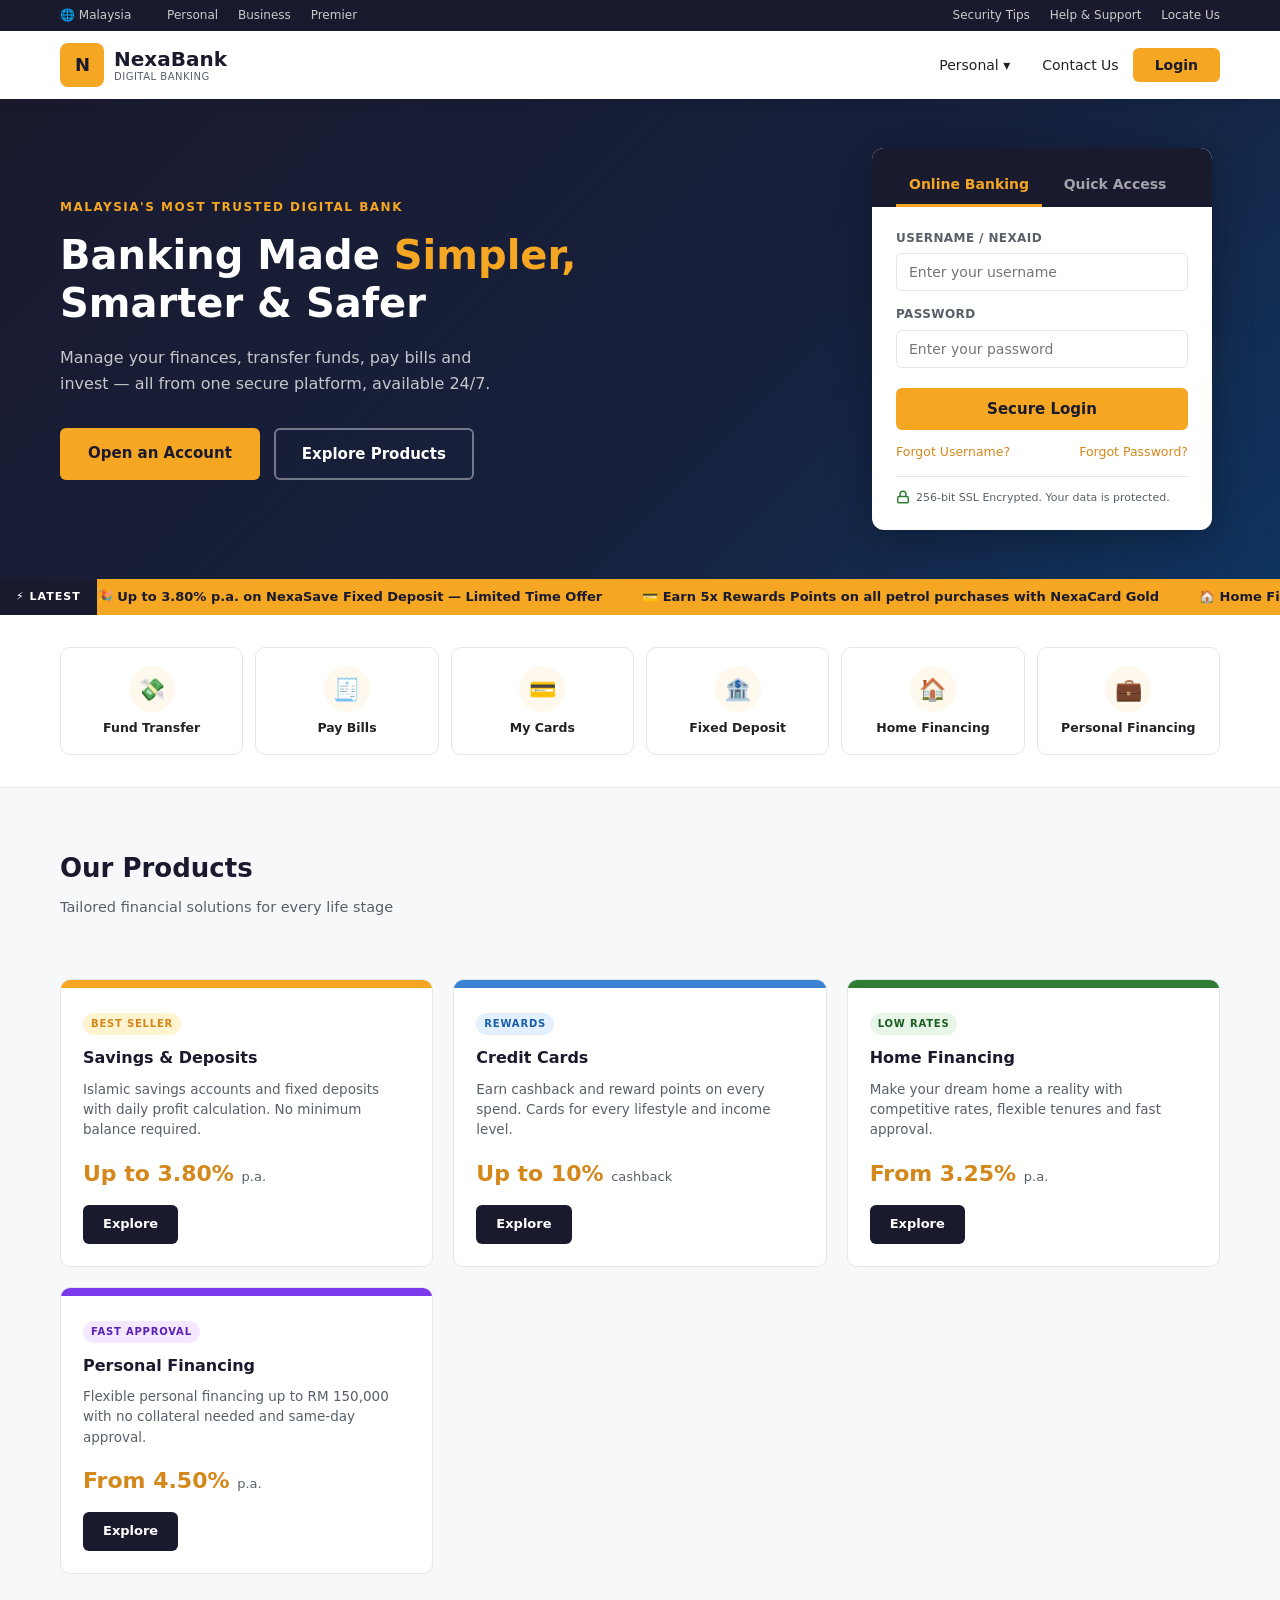
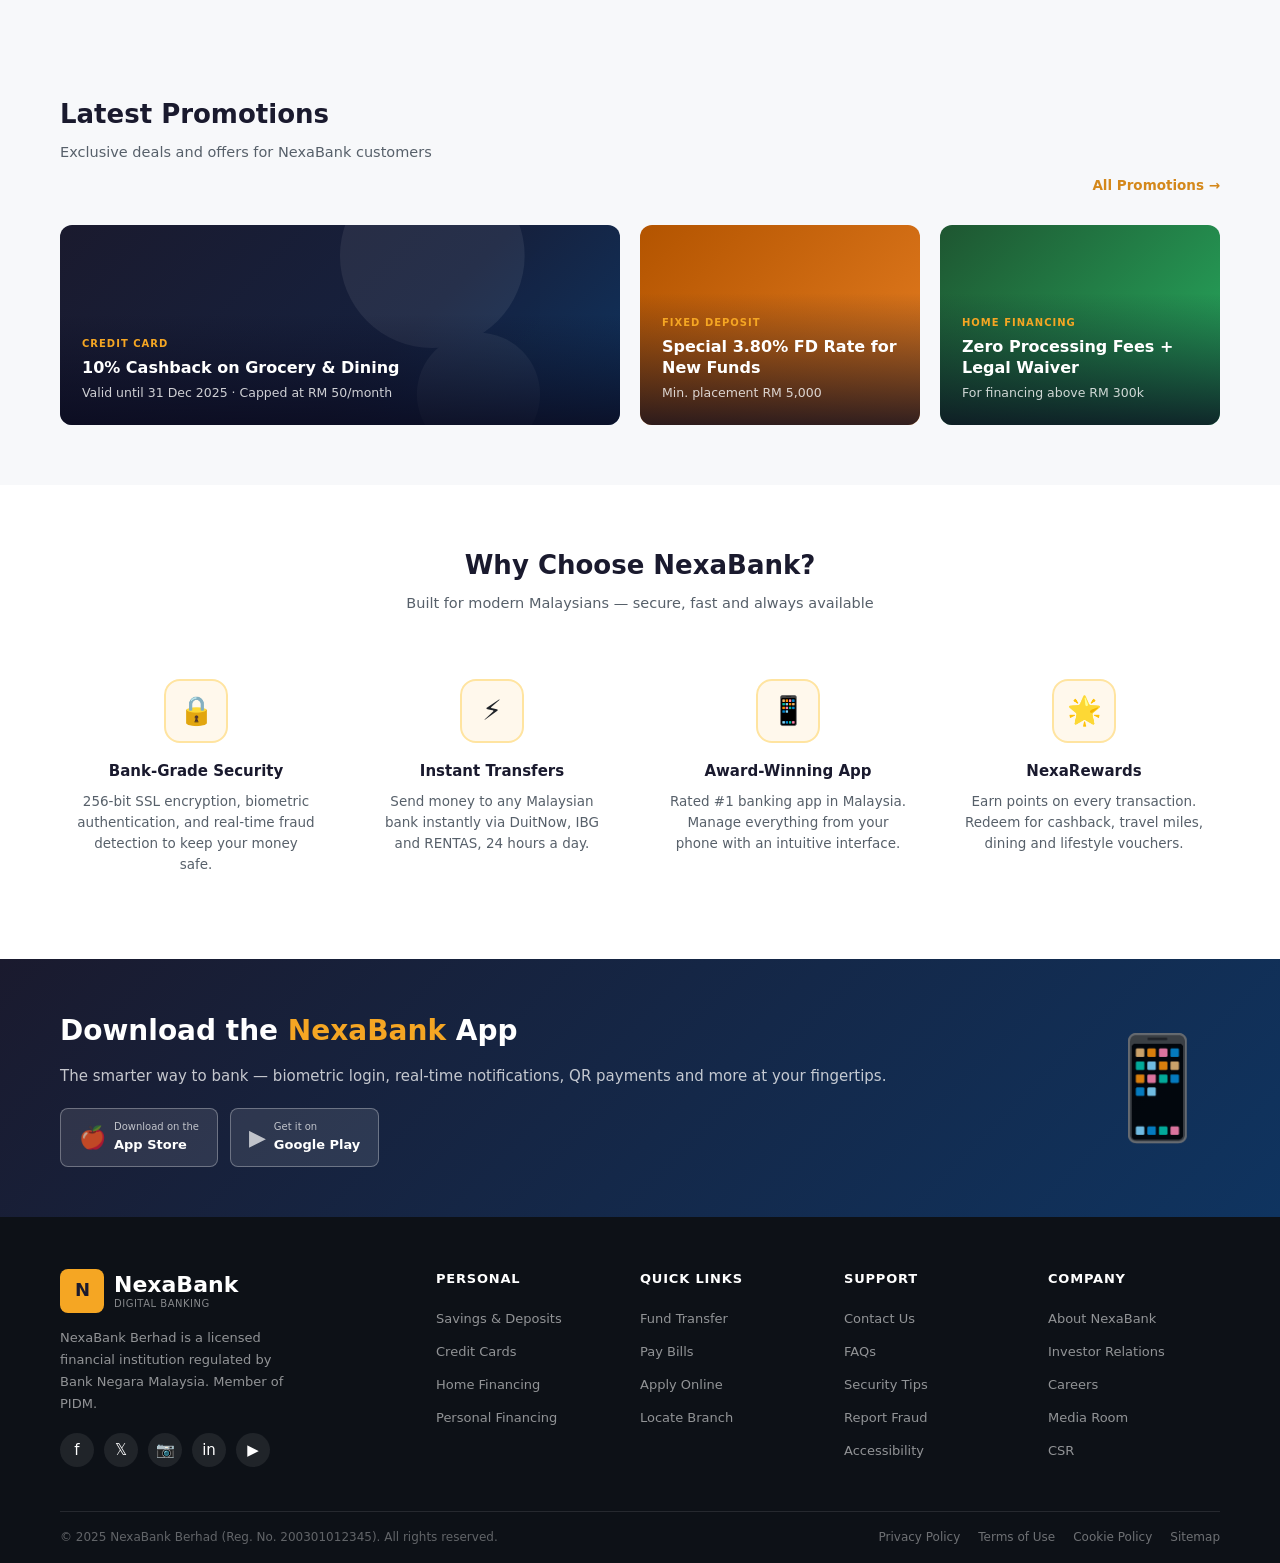
==== index.html @ 3e0a1f4b "Initial commit: NexaBank demo website with AEP Web SDK data layer" ====
<!DOCTYPE html>
<html lang="en">
<head>
  <meta charset="UTF-8" />
  <meta name="viewport" content="width=device-width, initial-scale=1.0" />
  <meta name="description" content="NexaBank – Your trusted digital banking partner. Secure online banking, savings, loans and more." />
  <!-- AEP Datalayer page metadata -->
  <meta name="page-data" content='{
    "pageName": "NexaBank | Home",
    "pageCategory": "Home",
    "pageSubCategory": "Homepage",
    "pageType": "homepage",
    "pageLanguage": "en"
  }' />
  <title>NexaBank | Home – Secure Digital Banking</title>
  <link rel="stylesheet" href="css/styles.css" />

  <!-- Adobe Experience Platform Web SDK (alloy.js) -->
  <!-- Replace YOUR_DATASTREAM_ID and YOUR_ORG_ID before going live -->
  <!--
  <script>
    !function(n,o){o.forEach(function(o){n[o]||((n.__alloyNS=n.__alloyNS||
    []).push(o),n[o]=function(){var u=arguments;return new Promise(function(i,l)
    {n[o].q.push([i,l,u])})},n[o].q=[])})}(window,["alloy"]);
  </script>
  <script src="https://cdn1.adoberesources.net/alloy/2.19.2/alloy.min.js" async></script>
  -->
</head>
<body>

<!-- ═══════════════════════════════════════════
     TOP BAR
════════════════════════════════════════════ -->
<div class="top-bar">
  <div class="container">
    <div class="top-bar-left">
      <span>🌐 Malaysia</span>
      <a href="#" data-nav-section="Top Bar" data-nav-level="utility">Personal</a>
      <a href="#" data-nav-section="Top Bar" data-nav-level="utility">Business</a>
      <a href="#" data-nav-section="Top Bar" data-nav-level="utility">Premier</a>
    </div>
    <div class="top-bar-right">
      <a href="#" data-nav-section="Top Bar" data-nav-level="utility">Security Tips</a>
      <a href="contact.html" data-nav-section="Top Bar" data-nav-level="utility">Help &amp; Support</a>
      <a href="#" data-nav-section="Top Bar" data-nav-level="utility">Locate Us</a>
    </div>
  </div>
</div>

<!-- ═══════════════════════════════════════════
     HEADER
════════════════════════════════════════════ -->
<header class="site-header">
  <div class="header-inner">

    <!-- Logo -->
    <a href="index.html" class="logo-wrap" aria-label="NexaBank Home">
      <div class="logo-icon">N</div>
      <div class="logo-text">
        <div class="logo-name">NexaBank</div>
        <div class="logo-tagline">Digital Banking</div>
      </div>
    </a>

    <!-- Main Navigation -->
    <nav class="main-nav" id="mainNav" role="navigation" aria-label="Main navigation">
      <div class="nav-item has-dropdown">
        <a href="#" class="nav-link" data-nav-section="Personal" data-nav-level="primary">Personal ▾</a>
        <ul class="dropdown-menu">
          <li><a href="savings-deposits.html" data-nav-section="Personal" data-nav-level="secondary">Savings &amp; Deposits</a></li>
          <li><a href="credit-cards.html" data-nav-section="Personal" data-nav-level="secondary">Credit Cards</a></li>
          <li><a href="home-financing.html" data-nav-section="Personal" data-nav-level="secondary">Home Financing</a></li>
          <li><a href="personal-financing.html" data-nav-section="Personal" data-nav-level="secondary">Personal Financing</a></li>
        </ul>
      </div>
      <div class="nav-item">
        <a href="contact.html" class="nav-link" data-nav-section="Contact" data-nav-level="primary">Contact Us</a>
      </div>
    </nav>

    <!-- Header Right -->
    <div class="header-actions">
      <button class="mobile-menu-toggle" id="mobileMenuToggle" aria-label="Toggle menu" aria-expanded="false">☰</button>
      <button class="btn-header-login"
        data-cta-name="header-login"
        data-cta-location="Header"
        data-product-category="Online Banking"
        onclick="document.getElementById('username')?.focus()">
        Login
      </button>
    </div>

  </div>
</header>

<!-- ═══════════════════════════════════════════
     HERO + LOGIN CARD
════════════════════════════════════════════ -->
<section class="hero">
  <div class="hero-grid">
    <div class="hero-content">
      <div class="hero-eyebrow">Malaysia's Most Trusted Digital Bank</div>
      <h1 class="hero-title">
        Banking Made <span>Simpler,</span><br>
        Smarter &amp; Safer
      </h1>
      <p class="hero-desc">
        Manage your finances, transfer funds, pay bills and invest — all from one secure platform, available 24/7.
      </p>
      <div class="hero-actions">
        <a href="#"
          class="btn-primary"
          data-cta-name="hero-open-account"
          data-cta-location="Hero Banner"
          data-product-category="Current Account">
          Open an Account
        </a>
        <a href="#"
          class="btn-outline"
          data-cta-name="hero-explore-products"
          data-cta-location="Hero Banner">
          Explore Products
        </a>
      </div>
    </div>

    <!-- Login Card -->
    <div class="hero-login-wrap">
      <div class="login-card">
        <div class="login-card-header">
          <div class="login-tabs">
            <button class="tab-btn active" data-tab="tab-login">Online Banking</button>
            <button class="tab-btn" data-tab="tab-quickpay">Quick Access</button>
          </div>
        </div>
        <div class="login-card-body">

          <!-- Online Banking Tab -->
          <div class="tab-pane active" id="tab-login">
            <form id="loginForm" novalidate>
              <div class="form-group">
                <label for="username">Username / NexaID</label>
                <input type="text" id="username" name="username" placeholder="Enter your username" autocomplete="username" />
              </div>
              <div class="form-group">
                <label for="password">Password</label>
                <input type="password" id="password" name="password" placeholder="Enter your password" autocomplete="current-password" />
              </div>
              <button type="submit" class="btn-login">Secure Login</button>
              <div class="form-links">
                <a href="#">Forgot Username?</a>
                <a href="#">Forgot Password?</a>
              </div>
            </form>
            <div class="secure-badge">
              <svg width="14" height="14" viewBox="0 0 24 24" fill="none" stroke="#2e7d32" stroke-width="2.5" stroke-linecap="round" stroke-linejoin="round"><rect x="3" y="11" width="18" height="11" rx="2" ry="2"/><path d="M7 11V7a5 5 0 0 1 10 0v4"/></svg>
              256-bit SSL Encrypted. Your data is protected.
            </div>
          </div>

          <!-- Quick Access Tab -->
          <div class="tab-pane" id="tab-quickpay">
            <div class="form-group">
              <label for="mobileNum">Mobile Number</label>
              <input type="tel" id="mobileNum" name="mobileNum" placeholder="+60 1X-XXX XXXX" />
            </div>
            <div class="form-group">
              <label for="transferType">Service</label>
              <select id="transferType" name="transferType">
                <option value="">Select a service</option>
                <option value="balance">Balance Enquiry</option>
                <option value="transfer">Fund Transfer</option>
                <option value="billpay">Bill Payment</option>
                <option value="reload">Reload</option>
              </select>
            </div>
            <button class="btn-login"
              data-cta-name="quick-access-proceed"
              data-cta-location="Login Card – Quick Access">
              Proceed
            </button>
          </div>

        </div>
      </div>
    </div>
  </div>
</section>

<!-- ═══════════════════════════════════════════
     PROMO TICKER
════════════════════════════════════════════ -->
<div class="promo-ticker">
  <div class="ticker-inner">
    <div class="ticker-label">⚡ Latest</div>
    <div class="ticker-track">
      <div class="ticker-text">
        <span>🎉 Up to 3.80% p.a. on NexaSave Fixed Deposit — Limited Time Offer</span>
        <span>💳 Earn 5x Rewards Points on all petrol purchases with NexaCard Gold</span>
        <span>🏠 Home Financing from 3.25% p.a. — Apply Online in 10 Minutes</span>
        <span>📱 New NexaBank App — Real-time alerts, biometric login &amp; more</span>
        <span>🌍 Zero SWIFT fees on international transfers this November</span>
        <!-- Duplicate for seamless loop -->
        <span>🎉 Up to 3.80% p.a. on NexaSave Fixed Deposit — Limited Time Offer</span>
        <span>💳 Earn 5x Rewards Points on all petrol purchases with NexaCard Gold</span>
        <span>🏠 Home Financing from 3.25% p.a. — Apply Online in 10 Minutes</span>
        <span>📱 New NexaBank App — Real-time alerts, biometric login &amp; more</span>
        <span>🌍 Zero SWIFT fees on international transfers this November</span>
      </div>
    </div>
  </div>
</div>

<!-- ═══════════════════════════════════════════
     QUICK LINKS
════════════════════════════════════════════ -->
<section class="quick-links">
  <div class="container">
    <div class="quick-links-grid">
      <a href="#" class="quick-link-item" data-cta-name="ql-transfer" data-cta-location="Quick Links" data-product-category="Transfers">
        <div class="ql-icon">💸</div>
        <div class="ql-label">Fund Transfer</div>
      </a>
      <a href="#" class="quick-link-item" data-cta-name="ql-billpay" data-cta-location="Quick Links" data-product-category="Bill Payment">
        <div class="ql-icon">🧾</div>
        <div class="ql-label">Pay Bills</div>
      </a>
      <a href="credit-cards.html" class="quick-link-item" data-cta-name="ql-cards" data-cta-location="Quick Links" data-product-category="Credit Cards">
        <div class="ql-icon">💳</div>
        <div class="ql-label">My Cards</div>
      </a>
      <a href="savings-deposits.html" class="quick-link-item" data-cta-name="ql-fixeddep" data-cta-location="Quick Links" data-product-category="Fixed Deposit">
        <div class="ql-icon">🏦</div>
        <div class="ql-label">Fixed Deposit</div>
      </a>
      <a href="home-financing.html" class="quick-link-item" data-cta-name="ql-homefin" data-cta-location="Quick Links" data-product-category="Home Financing">
        <div class="ql-icon">🏠</div>
        <div class="ql-label">Home Financing</div>
      </a>
      <a href="personal-financing.html" class="quick-link-item" data-cta-name="ql-personalfin" data-cta-location="Quick Links" data-product-category="Personal Financing">
        <div class="ql-icon">💼</div>
        <div class="ql-label">Personal Financing</div>
      </a>
    </div>
  </div>
</section>

<!-- ═══════════════════════════════════════════
     FEATURED PRODUCTS
════════════════════════════════════════════ -->
<section class="products-section">
  <div class="container">
    <div class="section-header">
      <div>
        <h2 class="section-title">Our Products</h2>
        <p class="section-sub">Tailored financial solutions for every life stage</p>
      </div>
    </div>
    <div class="products-grid">
      <div class="product-card">
        <div class="product-card-header"></div>
        <div class="product-card-body">
          <span class="product-badge">Best Seller</span>
          <h3 class="product-card-title">Savings &amp; Deposits</h3>
          <p class="product-card-desc">Islamic savings accounts and fixed deposits with daily profit calculation. No minimum balance required.</p>
          <div class="product-card-rate">Up to 3.80% <span>p.a.</span></div>
          <a href="savings-deposits.html"
            class="btn-card"
            data-cta-name="explore-savings"
            data-cta-location="Products Grid"
            data-product-category="Savings">
            Explore
          </a>
        </div>
      </div>
      <div class="product-card">
        <div class="product-card-header" style="background:#3b82d4;"></div>
        <div class="product-card-body">
          <span class="product-badge" style="background:#e3f0ff;color:#1a5ea8;">Rewards</span>
          <h3 class="product-card-title">Credit Cards</h3>
          <p class="product-card-desc">Earn cashback and reward points on every spend. Cards for every lifestyle and income level.</p>
          <div class="product-card-rate">Up to 10% <span>cashback</span></div>
          <a href="credit-cards.html"
            class="btn-card"
            data-cta-name="explore-cards"
            data-cta-location="Products Grid"
            data-product-category="Credit Cards">
            Explore
          </a>
        </div>
      </div>
      <div class="product-card">
        <div class="product-card-header" style="background:#2e7d32;"></div>
        <div class="product-card-body">
          <span class="product-badge" style="background:#e8f5e9;color:#1b5e20;">Low Rates</span>
          <h3 class="product-card-title">Home Financing</h3>
          <p class="product-card-desc">Make your dream home a reality with competitive rates, flexible tenures and fast approval.</p>
          <div class="product-card-rate">From 3.25% <span>p.a.</span></div>
          <a href="home-financing.html"
            class="btn-card"
            data-cta-name="explore-home-financing"
            data-cta-location="Products Grid"
            data-product-category="Home Financing">
            Explore
          </a>
        </div>
      </div>
      <div class="product-card">
        <div class="product-card-header" style="background:#7c3aed;"></div>
        <div class="product-card-body">
          <span class="product-badge" style="background:#f3e8ff;color:#5b21b6;">Fast Approval</span>
          <h3 class="product-card-title">Personal Financing</h3>
          <p class="product-card-desc">Flexible personal financing up to RM 150,000 with no collateral needed and same-day approval.</p>
          <div class="product-card-rate">From 4.50% <span>p.a.</span></div>
          <a href="personal-financing.html"
            class="btn-card"
            data-cta-name="explore-personal-financing"
            data-cta-location="Products Grid"
            data-product-category="Personal Financing">
            Explore
          </a>
        </div>
      </div>
    </div>
  </div>
</section>

<!-- ═══════════════════════════════════════════
     PROMOTIONS
════════════════════════════════════════════ -->
<section class="promo-section">
  <div class="container">
    <div class="section-header">
      <div>
        <h2 class="section-title">Latest Promotions</h2>
        <p class="section-sub">Exclusive deals and offers for NexaBank customers</p>
      </div>
      <a href="#" class="view-all" data-cta-name="view-all-promotions" data-cta-location="Promotions Section">All Promotions →</a>
    </div>
    <div class="promo-grid">
      <div class="promo-card promo-card-1"
        data-cta-name="promo-cashback"
        data-cta-location="Promotions Grid">
        <div class="promo-card-bg"></div>
        <!-- SVG decorative lines -->
        <svg style="position:absolute;inset:0;width:100%;height:100%;opacity:.07" viewBox="0 0 400 260" xmlns="http://www.w3.org/2000/svg">
          <circle cx="320" cy="40" r="120" fill="white"/>
          <circle cx="380" cy="220" r="80" fill="white"/>
        </svg>
        <div class="promo-card-content">
          <div class="promo-card-tag">Credit Card</div>
          <div class="promo-card-title">10% Cashback on Grocery &amp; Dining</div>
          <div class="promo-card-desc">Valid until 31 Dec 2025 · Capped at RM 50/month</div>
        </div>
      </div>
      <div class="promo-card promo-card-2"
        data-cta-name="promo-fd-rate"
        data-cta-location="Promotions Grid">
        <div class="promo-card-bg"></div>
        <div class="promo-card-content">
          <div class="promo-card-tag">Fixed Deposit</div>
          <div class="promo-card-title">Special 3.80% FD Rate for New Funds</div>
          <div class="promo-card-desc">Min. placement RM 5,000</div>
        </div>
      </div>
      <div class="promo-card promo-card-3"
        data-cta-name="promo-home-loan"
        data-cta-location="Promotions Grid">
        <div class="promo-card-bg"></div>
        <div class="promo-card-content">
          <div class="promo-card-tag">Home Financing</div>
          <div class="promo-card-title">Zero Processing Fees + Legal Waiver</div>
          <div class="promo-card-desc">For financing above RM 300k</div>
        </div>
      </div>
    </div>
  </div>
</section>

<!-- ═══════════════════════════════════════════
     WHY NEXABANK – FEATURES
════════════════════════════════════════════ -->
<section class="features-section">
  <div class="container">
    <div style="text-align:center; margin-bottom:40px;">
      <h2 class="section-title">Why Choose NexaBank?</h2>
      <p class="section-sub">Built for modern Malaysians — secure, fast and always available</p>
    </div>
    <div class="features-grid">
      <div class="feature-item">
        <div class="feature-icon">🔒</div>
        <div class="feature-title">Bank-Grade Security</div>
        <div class="feature-desc">256-bit SSL encryption, biometric authentication, and real-time fraud detection to keep your money safe.</div>
      </div>
      <div class="feature-item">
        <div class="feature-icon">⚡</div>
        <div class="feature-title">Instant Transfers</div>
        <div class="feature-desc">Send money to any Malaysian bank instantly via DuitNow, IBG and RENTAS, 24 hours a day.</div>
      </div>
      <div class="feature-item">
        <div class="feature-icon">📱</div>
        <div class="feature-title">Award-Winning App</div>
        <div class="feature-desc">Rated #1 banking app in Malaysia. Manage everything from your phone with an intuitive interface.</div>
      </div>
      <div class="feature-item">
        <div class="feature-icon">🌟</div>
        <div class="feature-title">NexaRewards</div>
        <div class="feature-desc">Earn points on every transaction. Redeem for cashback, travel miles, dining and lifestyle vouchers.</div>
      </div>
    </div>
  </div>
</section>

<!-- ═══════════════════════════════════════════
     APP DOWNLOAD BANNER
════════════════════════════════════════════ -->
<div class="app-banner">
  <div class="container">
    <div class="app-banner-inner">
      <div class="app-banner-text">
        <h2>Download the <span>NexaBank</span> App</h2>
        <p>The smarter way to bank — biometric login, real-time notifications, QR payments and more at your fingertips.</p>
        <div class="app-store-btns">
          <a href="#" class="app-store-btn"
            data-cta-name="download-app-store"
            data-cta-location="App Banner">
            <span style="font-size:22px;">🍎</span>
            <div><span>Download on the</span><strong>App Store</strong></div>
          </a>
          <a href="#" class="app-store-btn"
            data-cta-name="download-play-store"
            data-cta-location="App Banner">
            <span style="font-size:22px;">▶</span>
            <div><span>Get it on</span><strong>Google Play</strong></div>
          </a>
        </div>
      </div>
      <div class="app-mockup">📱</div>
    </div>
  </div>
</div>

<!-- ═══════════════════════════════════════════
     FOOTER
════════════════════════════════════════════ -->
<footer class="site-footer">
  <div class="container">
    <div class="footer-grid">
      <div class="footer-brand">
        <div class="logo-wrap">
          <div class="logo-icon">N</div>
          <div class="logo-text">
            <div class="logo-name">NexaBank</div>
            <div class="logo-tagline">Digital Banking</div>
          </div>
        </div>
        <p>NexaBank Berhad is a licensed financial institution regulated by Bank Negara Malaysia. Member of PIDM.</p>
        <div class="footer-social">
          <a href="#" class="social-btn" aria-label="Facebook">f</a>
          <a href="#" class="social-btn" aria-label="Twitter">𝕏</a>
          <a href="#" class="social-btn" aria-label="Instagram">📷</a>
          <a href="#" class="social-btn" aria-label="LinkedIn">in</a>
          <a href="#" class="social-btn" aria-label="YouTube">▶</a>
        </div>
      </div>
      <div class="footer-col">
        <h4>Personal</h4>
        <ul>
          <li><a href="savings-deposits.html">Savings &amp; Deposits</a></li>
          <li><a href="credit-cards.html">Credit Cards</a></li>
          <li><a href="home-financing.html">Home Financing</a></li>
          <li><a href="personal-financing.html">Personal Financing</a></li>
        </ul>
      </div>
      <div class="footer-col">
        <h4>Quick Links</h4>
        <ul>
          <li><a href="#">Fund Transfer</a></li>
          <li><a href="#">Pay Bills</a></li>
          <li><a href="#">Apply Online</a></li>
          <li><a href="#">Locate Branch</a></li>
        </ul>
      </div>
      <div class="footer-col">
        <h4>Support</h4>
        <ul>
          <li><a href="contact.html">Contact Us</a></li>
          <li><a href="#">FAQs</a></li>
          <li><a href="#">Security Tips</a></li>
          <li><a href="#">Report Fraud</a></li>
          <li><a href="#">Accessibility</a></li>
        </ul>
      </div>
      <div class="footer-col">
        <h4>Company</h4>
        <ul>
          <li><a href="#">About NexaBank</a></li>
          <li><a href="#">Investor Relations</a></li>
          <li><a href="#">Careers</a></li>
          <li><a href="#">Media Room</a></li>
          <li><a href="#">CSR</a></li>
        </ul>
      </div>
    </div>
  </div>
  <div class="footer-bottom">
    <span>© 2025 NexaBank Berhad (Reg. No. 200301012345). All rights reserved.</span>
    <div class="footer-bottom-links">
      <a href="#">Privacy Policy</a>
      <a href="#">Terms of Use</a>
      <a href="#">Cookie Policy</a>
      <a href="#">Sitemap</a>
    </div>
  </div>
</footer>

<!-- Scripts -->
<script src="js/datalayer.js"></script>
<script src="js/main.js"></script>
<script>
  // Accordion (if present)
  document.querySelectorAll(".accordion-header").forEach(function (btn) {
    btn.addEventListener("click", function () {
      var body = btn.nextElementSibling;
      var isOpen = body.classList.contains("open");
      document.querySelectorAll(".accordion-body").forEach(function (b) { b.classList.remove("open"); });
      document.querySelectorAll(".accordion-header").forEach(function (h) { h.classList.remove("open"); });
      if (!isOpen) {
        body.classList.add("open");
        btn.classList.add("open");
      }
    });
  });
</script>

</body>
</html>
---- css/styles.css ----
/* ============================================================
   NexaBank – Global Stylesheet
   Inspired by Maybank2u visual language
   ============================================================ */

/* ─── Reset & Base ─────────────────────────────────────────── */
*, *::before, *::after { box-sizing: border-box; margin: 0; padding: 0; }

:root {
  --primary:    #f5a623;   /* golden-yellow – Maybank primary */
  --primary-dk: #d4881b;
  --secondary:  #1a1a2e;   /* deep navy */
  --accent:     #e8b84b;
  --text:       #1f2328;
  --text-muted: #57606a;
  --surface:    #f7f8fa;
  --border:     #e5e7eb;
  --white:      #ffffff;
  --red:        #d32f2f;
  --green:      #2e7d32;
  --font:       -apple-system, "Segoe UI", system-ui, sans-serif;
  --radius:     6px;
  --shadow:     0 2px 12px rgba(0,0,0,.10);
  --transition: .22s ease;
}

html { scroll-behavior: smooth; }

body {
  font-family: var(--font);
  font-size: 15px;
  color: var(--text);
  background: var(--white);
  line-height: 1.6;
}

a { color: inherit; text-decoration: none; }
a:hover { text-decoration: underline; }
img { max-width: 100%; display: block; }
ul { list-style: none; }
button { cursor: pointer; font-family: var(--font); }
input, select, textarea { font-family: var(--font); }

.container {
  max-width: 1200px;
  margin: 0 auto;
  padding: 0 20px;
}

/* ─── Top Bar ──────────────────────────────────────────────── */
.top-bar {
  background: var(--secondary);
  color: #ccc;
  font-size: 12px;
  padding: 6px 0;
}
.top-bar .container {
  display: flex;
  justify-content: space-between;
  align-items: center;
}
.top-bar a { color: #ccc; font-size: 12px; margin-left: 16px; }
.top-bar a:hover { color: var(--primary); text-decoration: none; }
.top-bar-left span { margin-right: 16px; }

/* ─── Header / Nav ─────────────────────────────────────────── */
.site-header {
  background: var(--white);
  box-shadow: var(--shadow);
  position: sticky;
  top: 0;
  z-index: 1000;
}

.header-inner {
  display: flex;
  align-items: center;
  justify-content: space-between;
  padding: 0 20px;
  height: 68px;
  max-width: 1200px;
  margin: 0 auto;
}

.logo-wrap { display: flex; align-items: center; gap: 10px; }
.logo-icon {
  width: 44px; height: 44px;
  background: var(--primary);
  border-radius: 8px;
  display: flex; align-items: center; justify-content: center;
  font-weight: 800; font-size: 18px; color: var(--secondary);
  letter-spacing: -1px;
}
.logo-text { line-height: 1.2; }
.logo-name { font-size: 20px; font-weight: 800; color: var(--secondary); }
.logo-tagline { font-size: 10px; color: var(--text-muted); letter-spacing: .5px; text-transform: uppercase; }

.main-nav { display: flex; align-items: center; gap: 4px; margin-left: auto; }

.nav-item { position: relative; }
.nav-link {
  display: block;
  padding: 8px 14px;
  font-size: 14px;
  font-weight: 500;
  color: var(--text);
  border-radius: var(--radius);
  white-space: nowrap;
  transition: background var(--transition), color var(--transition);
}
.nav-link:hover, .nav-link.active {
  background: #fff8ec;
  color: var(--primary-dk);
  text-decoration: none;
}
.nav-link.active { font-weight: 600; border-bottom: 2px solid var(--primary); }

/* Dropdown */
.dropdown-menu {
  display: none;
  position: absolute;
  top: 100%;
  left: 0;
  background: var(--white);
  border: 1px solid var(--border);
  border-radius: var(--radius);
  box-shadow: var(--shadow);
  min-width: 200px;
  z-index: 999;
  padding: 6px 0;
}
.dropdown-menu li a {
  display: block;
  padding: 9px 18px;
  font-size: 13.5px;
  color: var(--text);
  transition: background var(--transition);
}
.dropdown-menu li a:hover {
  background: var(--surface);
  color: var(--primary-dk);
  text-decoration: none;
}
.nav-item.has-dropdown:hover .dropdown-menu { display: block; }

.header-actions { display: flex; align-items: center; gap: 10px; }
.btn-header-login {
  background: var(--primary);
  color: var(--secondary);
  font-weight: 700;
  font-size: 14px;
  padding: 9px 22px;
  border: none;
  border-radius: var(--radius);
  transition: background var(--transition);
}
.btn-header-login:hover { background: var(--primary-dk); }

/* Mobile toggle */
.mobile-menu-toggle {
  display: none;
  background: none;
  border: none;
  font-size: 24px;
  color: var(--secondary);
}

/* ─── Hero / Banner ────────────────────────────────────────── */
.hero {
  background: linear-gradient(135deg, var(--secondary) 0%, #16213e 60%, #0f3460 100%);
  color: var(--white);
  padding: 0;
  overflow: hidden;
  position: relative;
}
.hero-grid {
  display: grid;
  grid-template-columns: 1fr 380px;
  min-height: 480px;
  max-width: 1200px;
  margin: 0 auto;
  padding: 0 20px;
}
.hero-content {
  display: flex;
  flex-direction: column;
  justify-content: center;
  padding: 60px 40px 60px 0;
}
.hero-eyebrow {
  font-size: 12px;
  font-weight: 600;
  text-transform: uppercase;
  letter-spacing: 1.5px;
  color: var(--primary);
  margin-bottom: 14px;
}
.hero-title {
  font-size: 40px;
  font-weight: 800;
  line-height: 1.2;
  margin-bottom: 18px;
}
.hero-title span { color: var(--primary); }
.hero-desc {
  font-size: 16px;
  color: rgba(255,255,255,.75);
  margin-bottom: 32px;
  max-width: 440px;
}
.hero-actions { display: flex; gap: 14px; flex-wrap: wrap; }
.btn-primary {
  background: var(--primary);
  color: var(--secondary);
  font-weight: 700;
  font-size: 15px;
  padding: 13px 28px;
  border: none;
  border-radius: var(--radius);
  display: inline-block;
  transition: background var(--transition), transform var(--transition);
}
.btn-primary:hover { background: var(--primary-dk); transform: translateY(-1px); text-decoration: none; }
.btn-outline {
  background: transparent;
  color: var(--white);
  font-weight: 600;
  font-size: 15px;
  padding: 12px 26px;
  border: 2px solid rgba(255,255,255,.4);
  border-radius: var(--radius);
  display: inline-block;
  transition: border-color var(--transition), background var(--transition);
}
.btn-outline:hover { border-color: var(--white); background: rgba(255,255,255,.06); text-decoration: none; }

/* Login Card in Hero */
.hero-login-wrap {
  display: flex;
  align-items: center;
  justify-content: center;
  padding: 32px 0 32px 24px;
}
.login-card {
  background: var(--white);
  border-radius: 12px;
  box-shadow: 0 8px 40px rgba(0,0,0,.3);
  width: 340px;
  overflow: hidden;
}
.login-card-header {
  background: var(--secondary);
  padding: 18px 24px 0;
}
.login-tabs { display: flex; }
.tab-btn {
  flex: 1;
  background: none;
  border: none;
  color: rgba(255,255,255,.6);
  font-size: 14px;
  font-weight: 600;
  padding: 10px 0 12px;
  border-bottom: 3px solid transparent;
  transition: color var(--transition), border-color var(--transition);
}
.tab-btn.active { color: var(--primary); border-bottom-color: var(--primary); }
.login-card-body { padding: 22px 24px 24px; }
.tab-pane { display: none; }
.tab-pane.active { display: block; }

.form-group { margin-bottom: 14px; }
.form-group label {
  display: block;
  font-size: 12px;
  font-weight: 600;
  color: var(--text-muted);
  margin-bottom: 5px;
  text-transform: uppercase;
  letter-spacing: .4px;
}
.form-group input, .form-group select {
  width: 100%;
  padding: 10px 12px;
  border: 1.5px solid var(--border);
  border-radius: var(--radius);
  font-size: 14px;
  color: var(--text);
  background: var(--white);
  transition: border-color var(--transition);
  outline: none;
}
.form-group input:focus, .form-group select:focus {
  border-color: var(--primary);
}
.form-group input.input-error { border-color: var(--red); }
.field-error { display: block; font-size: 11px; color: var(--red); margin-top: 4px; }

.btn-login {
  width: 100%;
  background: var(--primary);
  color: var(--secondary);
  font-weight: 700;
  font-size: 15px;
  padding: 12px;
  border: none;
  border-radius: var(--radius);
  margin-top: 6px;
  transition: background var(--transition);
}
.btn-login:hover { background: var(--primary-dk); }
.btn-login:disabled { opacity: .6; cursor: not-allowed; }

.form-links {
  display: flex;
  justify-content: space-between;
  margin-top: 12px;
  font-size: 12.5px;
}
.form-links a { color: var(--primary-dk); }
.form-links a:hover { text-decoration: underline; }

.secure-badge {
  display: flex;
  align-items: center;
  gap: 6px;
  font-size: 11px;
  color: var(--text-muted);
  margin-top: 14px;
  padding-top: 12px;
  border-top: 1px solid var(--border);
}
.secure-badge svg { flex-shrink: 0; }

/* ─── Promo Ticker ─────────────────────────────────────────── */
.promo-ticker {
  background: var(--primary);
  overflow: hidden;
  padding: 0;
}
.ticker-inner {
  display: flex;
  align-items: center;
  height: 36px;
}
.ticker-label {
  background: var(--secondary);
  color: var(--white);
  font-size: 11px;
  font-weight: 700;
  text-transform: uppercase;
  letter-spacing: 1px;
  padding: 0 16px;
  height: 100%;
  display: flex;
  align-items: center;
  white-space: nowrap;
  flex-shrink: 0;
}
.ticker-track {
  overflow: hidden;
  flex: 1;
}
.ticker-text {
  display: flex;
  gap: 0;
  animation: ticker 26s linear infinite;
  white-space: nowrap;
}
.ticker-text span {
  font-size: 13px;
  font-weight: 600;
  color: var(--secondary);
  padding: 0 40px 0 0;
}
@keyframes ticker {
  0%   { transform: translateX(0); }
  100% { transform: translateX(-50%); }
}

/* ─── Quick Links ──────────────────────────────────────────── */
.quick-links { background: var(--white); padding: 32px 0; border-bottom: 1px solid var(--border); }
.quick-links-grid {
  display: grid;
  grid-template-columns: repeat(6, 1fr);
  gap: 12px;
}
.quick-link-item {
  display: flex;
  flex-direction: column;
  align-items: center;
  gap: 8px;
  padding: 18px 10px;
  border-radius: 10px;
  border: 1px solid var(--border);
  background: var(--white);
  text-align: center;
  transition: box-shadow var(--transition), border-color var(--transition), transform var(--transition);
  cursor: pointer;
}
.quick-link-item:hover {
  border-color: var(--primary);
  box-shadow: 0 4px 16px rgba(245,166,35,.18);
  transform: translateY(-2px);
  text-decoration: none;
}
.ql-icon {
  width: 46px; height: 46px;
  border-radius: 50%;
  background: #fff8ec;
  display: flex; align-items: center; justify-content: center;
  font-size: 22px;
}
.ql-label { font-size: 12.5px; font-weight: 600; color: var(--text); line-height: 1.3; }

/* ─── Section Titles ───────────────────────────────────────── */
.section-title {
  font-size: 26px;
  font-weight: 800;
  color: var(--secondary);
  margin-bottom: 6px;
}
.section-sub {
  font-size: 14.5px;
  color: var(--text-muted);
  margin-bottom: 32px;
}
.section-header { display: flex; align-items: flex-end; justify-content: space-between; margin-bottom: 28px; }
.view-all { font-size: 13.5px; color: var(--primary-dk); font-weight: 600; }
.view-all:hover { text-decoration: underline; }

/* ─── Products Section ─────────────────────────────────────── */
.products-section { padding: 60px 0; background: var(--surface); }
.products-tabs { display: flex; gap: 6px; margin-bottom: 28px; flex-wrap: wrap; }
.prod-tab-btn {
  background: var(--white);
  border: 1.5px solid var(--border);
  color: var(--text-muted);
  font-size: 13.5px;
  font-weight: 600;
  padding: 8px 18px;
  border-radius: 24px;
  transition: all var(--transition);
}
.prod-tab-btn.active, .prod-tab-btn:hover {
  background: var(--secondary);
  border-color: var(--secondary);
  color: var(--white);
}
.products-grid {
  display: grid;
  grid-template-columns: repeat(3, 1fr);
  gap: 20px;
}
.product-card {
  background: var(--white);
  border-radius: 10px;
  border: 1px solid var(--border);
  overflow: hidden;
  transition: box-shadow var(--transition), transform var(--transition);
}
.product-card:hover { box-shadow: var(--shadow); transform: translateY(-3px); }
.product-card-header {
  height: 8px;
  background: var(--primary);
}
.product-card-body { padding: 22px; }
.product-badge {
  display: inline-block;
  font-size: 10px;
  font-weight: 700;
  text-transform: uppercase;
  letter-spacing: .8px;
  color: var(--primary-dk);
  background: #fff3d0;
  padding: 3px 8px;
  border-radius: 12px;
  margin-bottom: 10px;
}
.product-card-title { font-size: 16px; font-weight: 700; margin-bottom: 8px; color: var(--secondary); }
.product-card-desc { font-size: 13.5px; color: var(--text-muted); margin-bottom: 16px; line-height: 1.5; }
.product-card-rate { font-size: 22px; font-weight: 800; color: var(--primary-dk); }
.product-card-rate span { font-size: 13px; font-weight: 500; color: var(--text-muted); }
.btn-card {
  display: inline-block;
  margin-top: 14px;
  background: var(--secondary);
  color: var(--white);
  font-weight: 600;
  font-size: 13px;
  padding: 9px 20px;
  border: none;
  border-radius: var(--radius);
  transition: background var(--transition);
}
.btn-card:hover { background: #0f3460; text-decoration: none; }

/* ─── Features Section ─────────────────────────────────────── */
.features-section { padding: 60px 0; background: var(--white); }
.features-grid {
  display: grid;
  grid-template-columns: repeat(4, 1fr);
  gap: 24px;
}
.feature-item { text-align: center; padding: 24px 16px; }
.feature-icon {
  width: 64px; height: 64px;
  border-radius: 16px;
  background: #fff8ec;
  border: 2px solid #ffe4a0;
  margin: 0 auto 16px;
  display: flex; align-items: center; justify-content: center;
  font-size: 28px;
}
.feature-title { font-size: 15px; font-weight: 700; margin-bottom: 8px; color: var(--secondary); }
.feature-desc { font-size: 13.5px; color: var(--text-muted); line-height: 1.55; }

/* ─── Promo Cards ──────────────────────────────────────────── */
.promo-section { padding: 60px 0; background: var(--surface); }
.promo-grid {
  display: grid;
  grid-template-columns: 2fr 1fr 1fr;
  gap: 20px;
}
.promo-card {
  border-radius: 12px;
  overflow: hidden;
  position: relative;
  min-height: 200px;
  display: flex;
  flex-direction: column;
  justify-content: flex-end;
  cursor: pointer;
  transition: transform var(--transition), box-shadow var(--transition);
}
.promo-card:hover { transform: translateY(-3px); box-shadow: 0 8px 32px rgba(0,0,0,.18); }
.promo-card-bg {
  position: absolute; inset: 0;
  z-index: 0;
}
.promo-card-content {
  position: relative;
  z-index: 1;
  padding: 22px;
  background: linear-gradient(to top, rgba(10,10,30,.82) 0%, transparent 100%);
  color: var(--white);
}
.promo-card-tag {
  font-size: 10px;
  font-weight: 700;
  text-transform: uppercase;
  letter-spacing: 1px;
  color: var(--primary);
  margin-bottom: 6px;
}
.promo-card-title { font-size: 16px; font-weight: 700; line-height: 1.3; }
.promo-card-desc { font-size: 12.5px; opacity: .8; margin-top: 4px; }

/* Promo card color variants */
.promo-card-1 .promo-card-bg { background: linear-gradient(135deg, #1a1a2e 0%, #16213e 60%, #0f3460 100%); }
.promo-card-2 .promo-card-bg { background: linear-gradient(135deg, #b35400 0%, #e67e22 100%); }
.promo-card-3 .promo-card-bg { background: linear-gradient(135deg, #1e5631 0%, #27ae60 100%); }

/* ─── Stats Bar ────────────────────────────────────────────── */
.stats-bar { background: var(--secondary); color: var(--white); padding: 40px 0; }
.stats-grid { display: grid; grid-template-columns: repeat(4, 1fr); gap: 20px; text-align: center; }
.stat-item {}
.stat-number { font-size: 34px; font-weight: 800; color: var(--primary); }
.stat-label { font-size: 13px; color: rgba(255,255,255,.7); margin-top: 4px; }

/* ─── News / Announcements ─────────────────────────────────── */
.news-section { padding: 60px 0; background: var(--white); }
.news-grid { display: grid; grid-template-columns: repeat(3, 1fr); gap: 24px; }
.news-card {
  border: 1px solid var(--border);
  border-radius: 10px;
  overflow: hidden;
  transition: box-shadow var(--transition);
}
.news-card:hover { box-shadow: var(--shadow); }
.news-card-img {
  height: 160px;
  background: var(--surface);
  display: flex; align-items: center; justify-content: center;
  font-size: 36px;
  color: var(--border);
}
.news-card-body { padding: 18px; }
.news-tag { font-size: 10px; font-weight: 700; text-transform: uppercase; letter-spacing: .8px; color: var(--primary-dk); }
.news-title { font-size: 15px; font-weight: 700; margin: 6px 0 8px; color: var(--secondary); line-height: 1.4; }
.news-date { font-size: 12px; color: var(--text-muted); }

/* ─── App Download Banner ──────────────────────────────────── */
.app-banner {
  background: linear-gradient(135deg, var(--secondary) 0%, #0f3460 100%);
  color: var(--white);
  padding: 50px 0;
}
.app-banner-inner {
  display: flex;
  align-items: center;
  justify-content: space-between;
  gap: 32px;
}
.app-banner-text h2 { font-size: 28px; font-weight: 800; margin-bottom: 10px; }
.app-banner-text h2 span { color: var(--primary); }
.app-banner-text p { color: rgba(255,255,255,.75); font-size: 15px; }
.app-store-btns { display: flex; gap: 12px; margin-top: 20px; }
.app-store-btn {
  display: flex;
  align-items: center;
  gap: 8px;
  background: rgba(255,255,255,.1);
  border: 1.5px solid rgba(255,255,255,.3);
  border-radius: 8px;
  padding: 10px 18px;
  color: var(--white);
  font-size: 13px;
  font-weight: 600;
  transition: background var(--transition);
}
.app-store-btn:hover { background: rgba(255,255,255,.18); text-decoration: none; }
.app-store-btn span { font-size: 10px; display: block; opacity: .7; font-weight: 400; }
.app-mockup {
  font-size: 100px;
  opacity: .85;
  line-height: 1;
}

/* ─── Footer ───────────────────────────────────────────────── */
.site-footer { background: #0d1117; color: rgba(255,255,255,.7); padding: 52px 0 0; }
.footer-grid {
  display: grid;
  grid-template-columns: 2fr 1fr 1fr 1fr 1fr;
  gap: 32px;
  padding-bottom: 40px;
  border-bottom: 1px solid rgba(255,255,255,.1);
}
.footer-brand .logo-name { color: var(--white); font-size: 22px; }
.footer-brand .logo-tagline { color: rgba(255,255,255,.5); }
.footer-brand p {
  font-size: 13px;
  line-height: 1.7;
  margin-top: 14px;
  color: rgba(255,255,255,.55);
  max-width: 240px;
}
.footer-social { display: flex; gap: 10px; margin-top: 18px; }
.social-btn {
  width: 34px; height: 34px;
  border-radius: 50%;
  background: rgba(255,255,255,.08);
  display: flex; align-items: center; justify-content: center;
  font-size: 15px;
  transition: background var(--transition);
  color: var(--white);
}
.social-btn:hover { background: var(--primary); color: var(--secondary); }

.footer-col h4 {
  font-size: 13px;
  font-weight: 700;
  text-transform: uppercase;
  letter-spacing: .8px;
  color: var(--white);
  margin-bottom: 16px;
}
.footer-col ul li { margin-bottom: 9px; }
.footer-col ul li a {
  font-size: 13px;
  color: rgba(255,255,255,.55);
  transition: color var(--transition);
}
.footer-col ul li a:hover { color: var(--primary); text-decoration: none; }

.footer-bottom {
  padding: 16px 20px;
  display: flex;
  justify-content: space-between;
  align-items: center;
  font-size: 12px;
  color: rgba(255,255,255,.35);
  max-width: 1200px;
  margin: 0 auto;
}
.footer-bottom a { color: rgba(255,255,255,.4); }
.footer-bottom a:hover { color: var(--primary); }
.footer-bottom-links { display: flex; gap: 18px; }

/* ─── Page Banner (inner pages) ───────────────────────────── */
.page-banner {
  background: linear-gradient(135deg, var(--secondary) 0%, #16213e 100%);
  color: var(--white);
  padding: 52px 0 44px;
}
.page-banner h1 { font-size: 32px; font-weight: 800; }
.page-banner p { font-size: 15px; color: rgba(255,255,255,.7); margin-top: 8px; }
.breadcrumb {
  display: flex;
  gap: 8px;
  font-size: 13px;
  color: rgba(255,255,255,.5);
  margin-bottom: 12px;
}
.breadcrumb a { color: rgba(255,255,255,.65); }
.breadcrumb a:hover { color: var(--primary); }
.breadcrumb span { color: rgba(255,255,255,.35); }

/* ─── Contact Page ─────────────────────────────────────────── */
.contact-section { padding: 60px 0; background: var(--white); }
.contact-grid {
  display: grid;
  grid-template-columns: 1fr 420px;
  gap: 40px;
  align-items: flex-start;
}

/* Channel Cards */
.channel-cards { display: grid; grid-template-columns: 1fr 1fr; gap: 16px; margin-bottom: 36px; }
.channel-card {
  border: 1.5px solid var(--border);
  border-radius: 10px;
  padding: 20px 18px;
  text-align: center;
  transition: border-color var(--transition), box-shadow var(--transition);
}
.channel-card:hover { border-color: var(--primary); box-shadow: 0 4px 16px rgba(245,166,35,.14); }
.channel-icon { font-size: 28px; margin-bottom: 8px; }
.channel-title { font-size: 14px; font-weight: 700; color: var(--secondary); margin-bottom: 4px; }
.channel-detail { font-size: 13px; color: var(--text-muted); line-height: 1.5; }
.channel-hours { font-size: 11.5px; color: var(--primary-dk); font-weight: 600; margin-top: 4px; }

/* FAQ Accordion */
.faq-title { font-size: 18px; font-weight: 700; color: var(--secondary); margin-bottom: 16px; }
.accordion-item {
  border: 1px solid var(--border);
  border-radius: var(--radius);
  margin-bottom: 8px;
  overflow: hidden;
}
.accordion-header {
  width: 100%;
  background: var(--white);
  border: none;
  padding: 14px 18px;
  display: flex;
  justify-content: space-between;
  align-items: center;
  font-size: 14px;
  font-weight: 600;
  color: var(--text);
  cursor: pointer;
  text-align: left;
  transition: background var(--transition);
}
.accordion-header:hover { background: var(--surface); }
.accordion-header .arrow {
  font-size: 18px;
  color: var(--text-muted);
  transition: transform var(--transition);
  flex-shrink: 0;
}
.accordion-header.open .arrow { transform: rotate(180deg); }
.accordion-body {
  display: none;
  padding: 0 18px 14px;
  font-size: 13.5px;
  color: var(--text-muted);
  line-height: 1.6;
  background: var(--white);
}
.accordion-body.open { display: block; }

/* Contact Form Card */
.contact-form-card {
  background: var(--white);
  border: 1.5px solid var(--border);
  border-radius: 12px;
  padding: 30px;
  box-shadow: var(--shadow);
  position: sticky;
  top: 88px;
}
.contact-form-card h3 {
  font-size: 18px;
  font-weight: 800;
  color: var(--secondary);
  margin-bottom: 4px;
}
.contact-form-card > p {
  font-size: 13.5px;
  color: var(--text-muted);
  margin-bottom: 22px;
}
.form-group textarea {
  width: 100%;
  padding: 10px 12px;
  border: 1.5px solid var(--border);
  border-radius: var(--radius);
  font-size: 14px;
  color: var(--text);
  resize: vertical;
  min-height: 100px;
  outline: none;
  transition: border-color var(--transition);
}
.form-group textarea:focus { border-color: var(--primary); }
.form-group textarea.input-error { border-color: var(--red); }
.form-group select.input-error { border-color: var(--red); }
.btn-submit {
  width: 100%;
  background: var(--primary);
  color: var(--secondary);
  font-weight: 700;
  font-size: 15px;
  padding: 13px;
  border: none;
  border-radius: var(--radius);
  margin-top: 6px;
  transition: background var(--transition);
}
.btn-submit:hover { background: var(--primary-dk); }
.privacy-note { font-size: 11.5px; color: var(--text-muted); margin-top: 12px; line-height: 1.5; }
.privacy-note a { color: var(--primary-dk); }

/* Contact Success */
#contactSuccess {
  display: none;
  text-align: center;
  padding: 32px 16px;
}
#contactSuccess .success-icon { font-size: 52px; margin-bottom: 12px; }
#contactSuccess h4 { font-size: 18px; font-weight: 700; color: var(--secondary); margin-bottom: 8px; }
#contactSuccess p { font-size: 14px; color: var(--text-muted); }

/* Branch Locator */
.branch-section { padding: 60px 0; background: var(--surface); }
.branch-grid { display: grid; grid-template-columns: 1fr 1fr; gap: 24px; }
.map-placeholder {
  background: #e9ecef;
  border-radius: 10px;
  height: 320px;
  display: flex;
  align-items: center;
  justify-content: center;
  flex-direction: column;
  gap: 8px;
  color: var(--text-muted);
  font-size: 14px;
  border: 1.5px dashed var(--border);
}
.map-placeholder .map-icon { font-size: 40px; }
.branch-list { display: flex; flex-direction: column; gap: 12px; }
.branch-item {
  background: var(--white);
  border: 1px solid var(--border);
  border-radius: var(--radius);
  padding: 14px 16px;
}
.branch-name { font-size: 14px; font-weight: 700; color: var(--secondary); }
.branch-addr { font-size: 13px; color: var(--text-muted); margin-top: 2px; }
.branch-phone { font-size: 12.5px; color: var(--primary-dk); font-weight: 600; margin-top: 4px; }

/* ─── Responsive ────────────────────────────────────────────── */
@media (max-width: 1024px) {
  .quick-links-grid { grid-template-columns: repeat(3, 1fr); }
  .features-grid { grid-template-columns: repeat(2, 1fr); }
  .footer-grid { grid-template-columns: 1fr 1fr 1fr; }
  .products-grid { grid-template-columns: repeat(2, 1fr); }
}

@media (max-width: 768px) {
  .hero-grid { grid-template-columns: 1fr; min-height: auto; }
  .hero-content { padding: 40px 0 24px; }
  .hero-title { font-size: 28px; }
  .hero-login-wrap { padding: 0 0 40px; justify-content: flex-start; }
  .login-card { width: 100%; }

  .main-nav { display: none; flex-direction: column; position: absolute; top: 68px; left: 0; right: 0; background: var(--white); padding: 12px; box-shadow: var(--shadow); z-index: 999; }
  .main-nav.open { display: flex; }
  .mobile-menu-toggle { display: block; }

  .quick-links-grid { grid-template-columns: repeat(3, 1fr); }
  .products-grid { grid-template-columns: 1fr; }
  .features-grid { grid-template-columns: 1fr 1fr; }
  .promo-grid { grid-template-columns: 1fr; }
  .stats-grid { grid-template-columns: repeat(2, 1fr); }
  .news-grid { grid-template-columns: 1fr; }
  .app-banner-inner { flex-direction: column; }
  .app-mockup { display: none; }
  .footer-grid { grid-template-columns: 1fr 1fr; }
  .contact-grid { grid-template-columns: 1fr; }
  .branch-grid { grid-template-columns: 1fr; }
  .channel-cards { grid-template-columns: 1fr; }
  .contact-form-card { position: static; }
}

@media (max-width: 480px) {
  .quick-links-grid { grid-template-columns: repeat(2, 1fr); }
  .features-grid { grid-template-columns: 1fr; }
  .footer-grid { grid-template-columns: 1fr; }
  .hero-title { font-size: 24px; }
  .stats-grid { grid-template-columns: 1fr 1fr; }
}
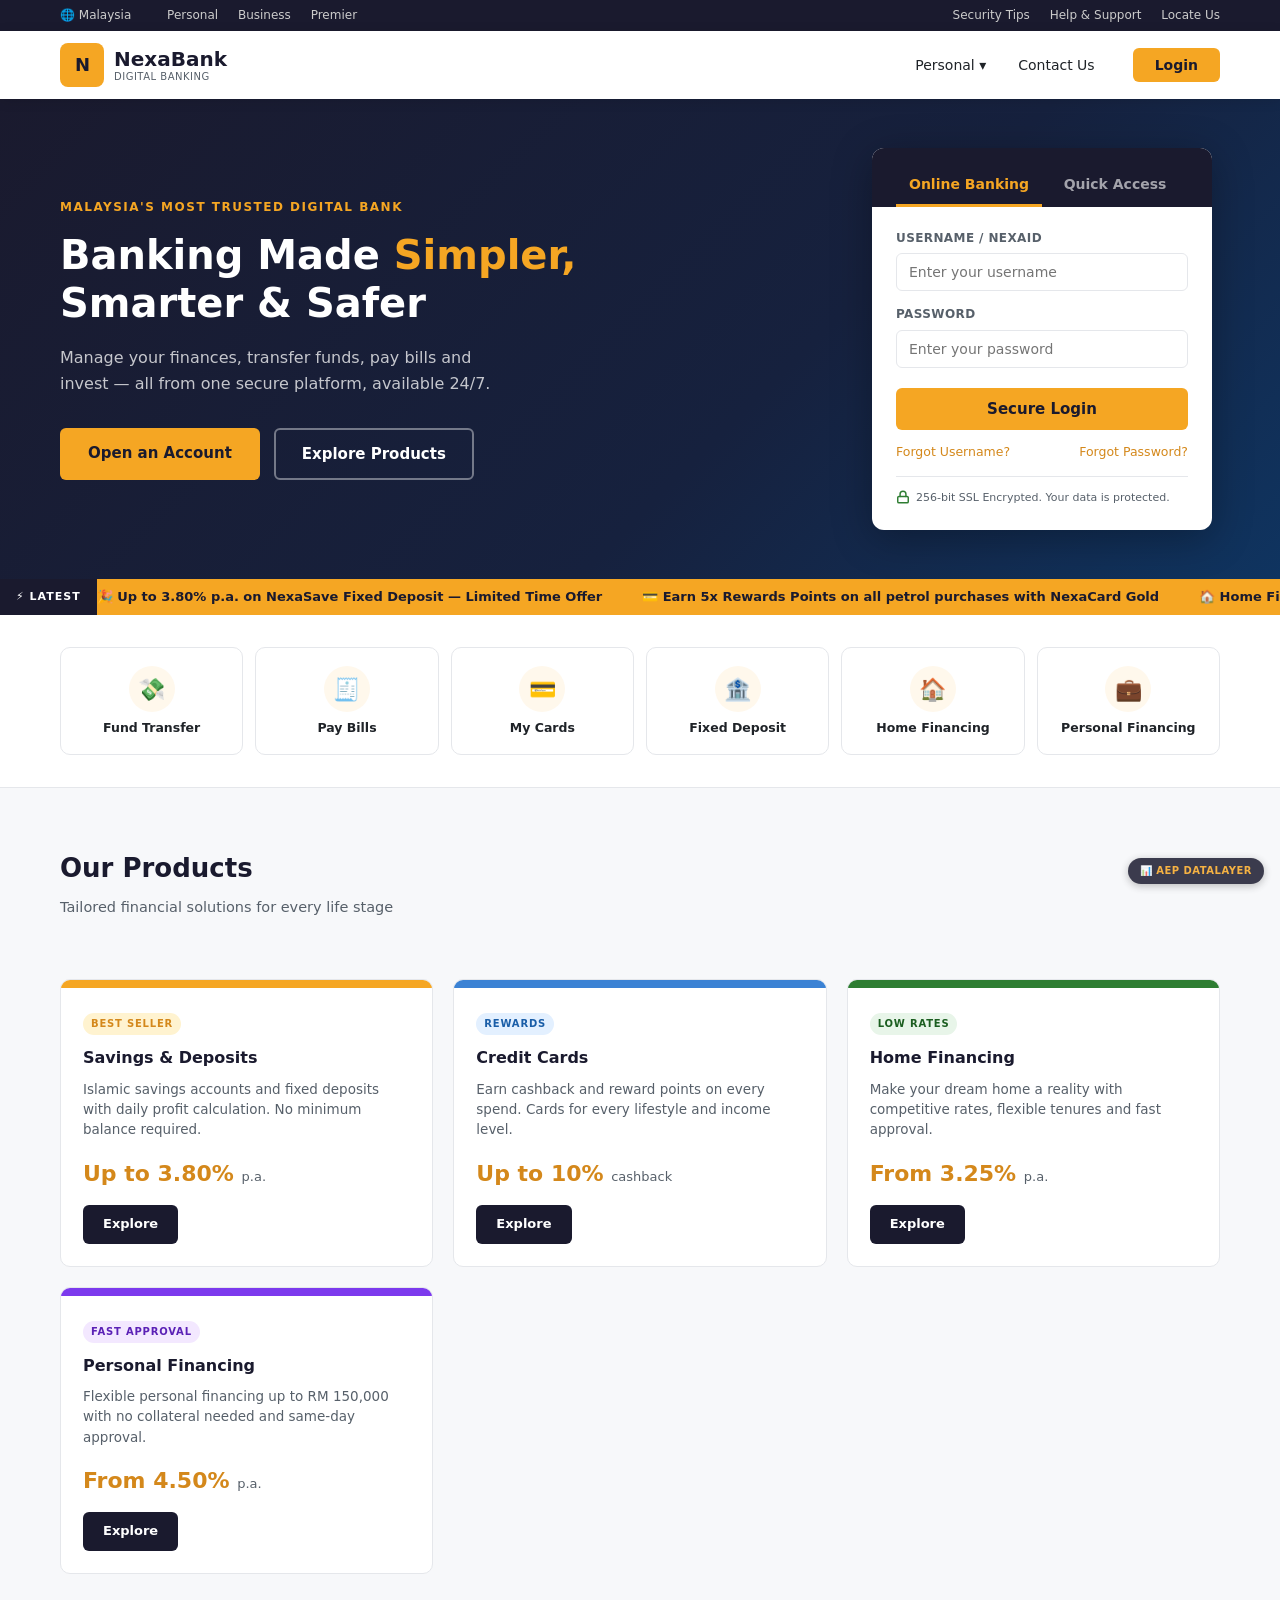
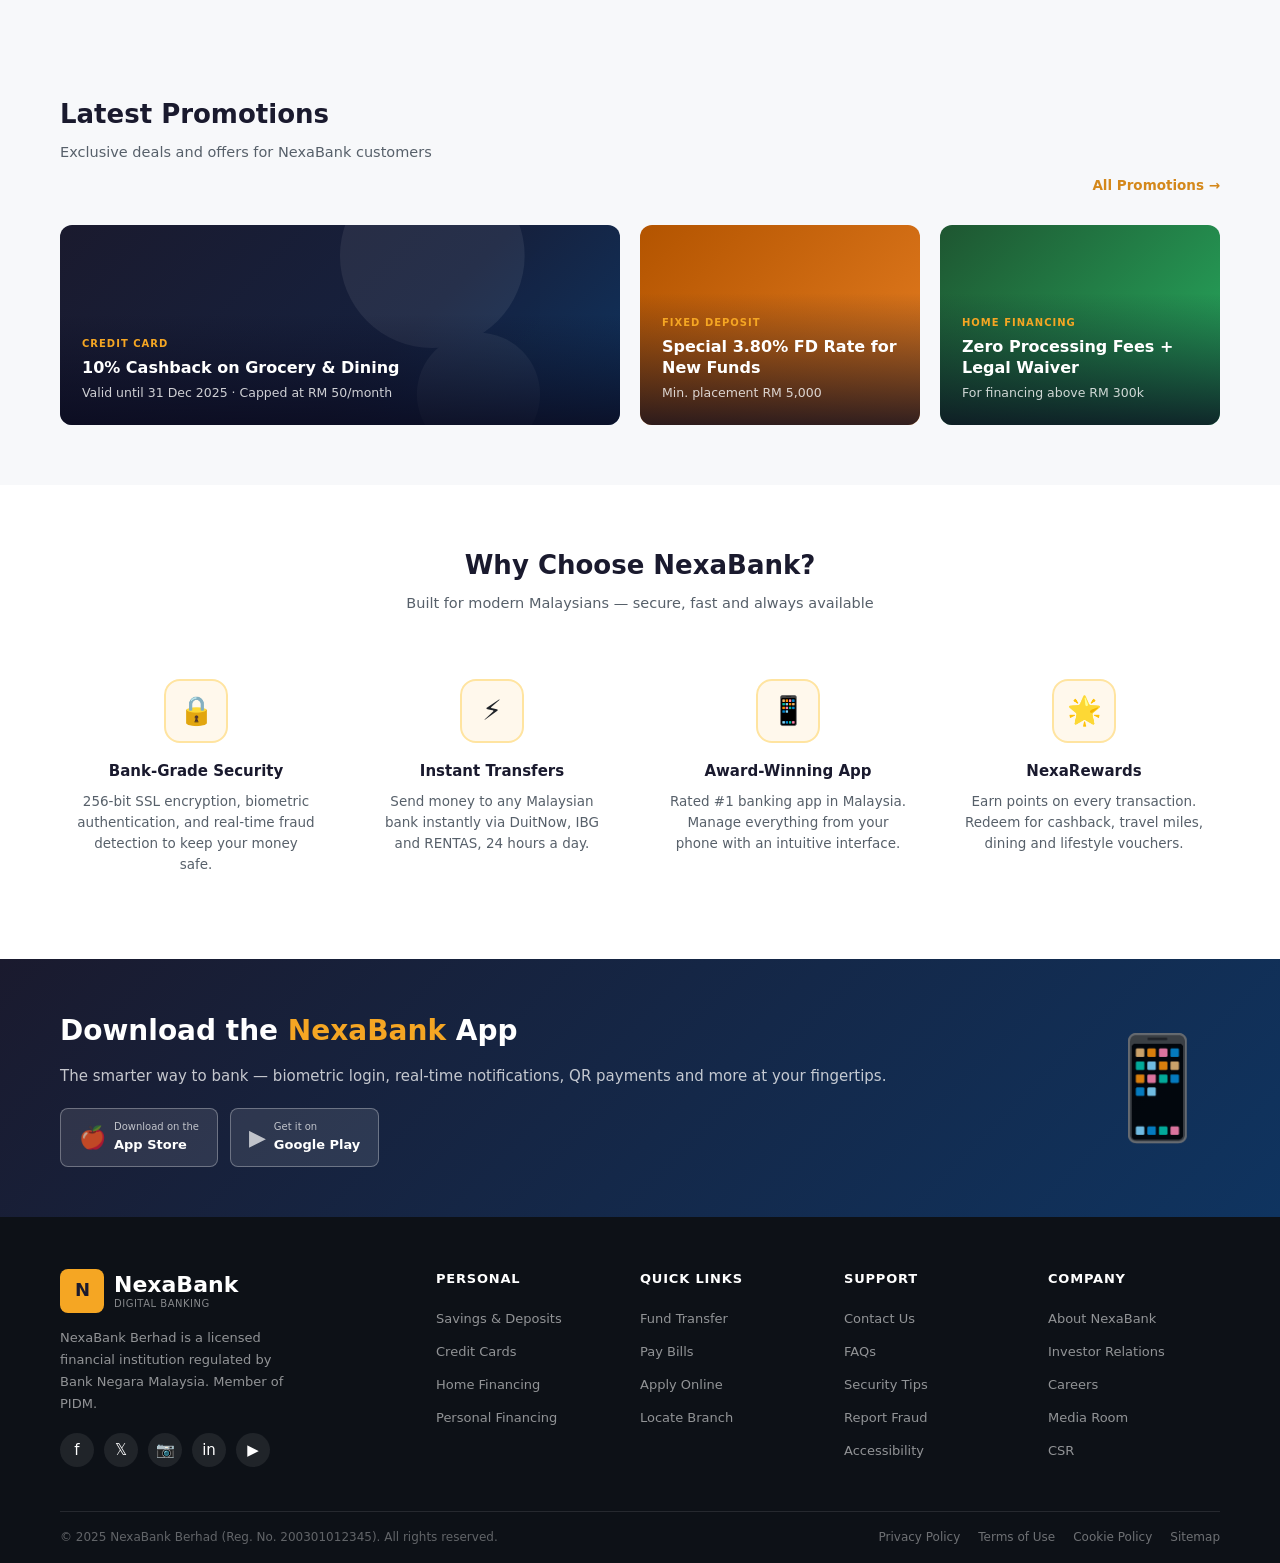
==== commit abfc821e: "feat: complete NexaBank demo — AEP datalayer, all pages, product impressions, README - Add product i" ====
--- a/index.html
+++ b/index.html
@@ -4,6 +4,13 @@
   <meta charset="UTF-8" />
   <meta name="viewport" content="width=device-width, initial-scale=1.0" />
   <meta name="description" content="NexaBank – Your trusted digital banking partner. Secure online banking, savings, loans and more." />
+  <!-- Open Graph / Social -->
+  <meta property="og:type"        content="website" />
+  <meta property="og:title"       content="NexaBank | Home – Secure Digital Banking" />
+  <meta property="og:description" content="Malaysia's most trusted digital bank. Savings, financing, credit cards and more — all in one place." />
+  <meta property="og:image"       content="images/nexabank-og.svg" />
+  <meta property="og:url"         content="https://nexabank.demo/" />
+  <meta name="theme-color"        content="#f5a623" />
   <!-- AEP Datalayer page metadata -->
   <meta name="page-data" content='{
     "pageName": "NexaBank | Home",
@@ -518,7 +525,19 @@
 <script src="js/datalayer.js"></script>
 <script src="js/main.js"></script>
 <script>
-  // Accordion (if present)
+  // ── Product Impression – fire on page load ────────────────────────────────
+  document.addEventListener("DOMContentLoaded", function () {
+    if (window.NexaBankDL) {
+      window.NexaBankDL.productImpression([
+        { productID: "NB-SAV-001", productName: "Savings & Deposits",  productCategory: "Deposits",          productSubCategory: "Savings Account" },
+        { productID: "NB-CC-001",  productName: "Credit Cards",        productCategory: "Credit Cards",      productSubCategory: "Cashback Card"    },
+        { productID: "NB-HF-001",  productName: "Home Financing",      productCategory: "Loans & Financing", productSubCategory: "Home Loan"        },
+        { productID: "NB-PF-001",  productName: "Personal Financing",  productCategory: "Loans & Financing", productSubCategory: "Personal Loan"    },
+      ]);
+    }
+  });
+
+  // ── Accordion ─────────────────────────────────────────────────────────────
   document.querySelectorAll(".accordion-header").forEach(function (btn) {
     btn.addEventListener("click", function () {
       var body = btn.nextElementSibling;
--- a/css/styles.css
+++ b/css/styles.css
@@ -143,7 +143,7 @@
 }
 .nav-item.has-dropdown:hover .dropdown-menu { display: block; }
 
-.header-actions { display: flex; align-items: center; gap: 10px; }
+.header-actions { display: flex; align-items: center; gap: 10px; margin-left: 24px; }
 .btn-header-login {
   background: var(--primary);
   color: var(--secondary);
@@ -901,4 +901,85 @@
   .footer-grid { grid-template-columns: 1fr; }
   .hero-title { font-size: 24px; }
   .stats-grid { grid-template-columns: 1fr 1fr; }
-}
+  .products-grid { grid-template-columns: 1fr; }
+  .channel-cards { grid-template-columns: 1fr; }
+  .products-grid[style*="repeat(3"] { grid-template-columns: 1fr !important; }
+}
+
+/* ─── Smooth scroll offset for sticky header ─────────────────── */
+[id] { scroll-margin-top: 80px; }
+
+/* ─── btn-outline on dark backgrounds ───────────────────────── */
+.dark-bg .btn-outline,
+.app-banner .btn-outline {
+  color: var(--white);
+  border-color: rgba(255,255,255,.5);
+}
+.dark-bg .btn-outline:hover,
+.app-banner .btn-outline:hover {
+  background: rgba(255,255,255,.1);
+  border-color: var(--white);
+}
+
+/* ─── Calculator section polish ────────────────────────────────── */
+.calc-container {
+  background: var(--white);
+  border: 1.5px solid var(--border);
+  border-radius: 12px;
+  padding: 32px;
+  margin-top: 8px;
+}
+
+/* ─── DataLayer debug badge (shown only when debugMode=true) ──── */
+#dl-debug-badge {
+  position: fixed;
+  bottom: 16px;
+  right: 16px;
+  background: var(--secondary);
+  color: var(--primary);
+  font-size: 10px;
+  font-weight: 700;
+  letter-spacing: .5px;
+  text-transform: uppercase;
+  padding: 5px 12px;
+  border-radius: 20px;
+  z-index: 9999;
+  box-shadow: 0 2px 8px rgba(0,0,0,.3);
+  pointer-events: none;
+  opacity: .85;
+}
+
+/* ─── Skip to content link (accessibility) ──────────────────── */
+.skip-link {
+  position: absolute;
+  top: -40px;
+  left: 0;
+  background: var(--primary);
+  color: var(--secondary);
+  font-weight: 700;
+  padding: 8px 14px;
+  z-index: 9999;
+  border-radius: 0 0 var(--radius) 0;
+  transition: top .2s;
+}
+.skip-link:focus { top: 0; }
+
+/* ─── Focus visible style ────────────────────────────────────── */
+:focus-visible {
+  outline: 2px solid var(--primary);
+  outline-offset: 2px;
+}
+
+/* ─── Input number spinners hidden ──────────────────────────── */
+input[type="number"]::-webkit-inner-spin-button,
+input[type="number"]::-webkit-outer-spin-button { -webkit-appearance: none; margin: 0; }
+input[type="number"] { -moz-appearance: textfield; }
+
+/* ─── Print styles ───────────────────────────────────────────── */
+@media print {
+  .top-bar, .site-header, .promo-ticker, .app-banner,
+  .mobile-menu-toggle, .btn-header-login, .btn-login,
+  .btn-submit, .btn-primary, .btn-card { display: none !important; }
+  body { font-size: 12pt; color: #000; }
+  .site-footer { background: #fff; color: #000; }
+}
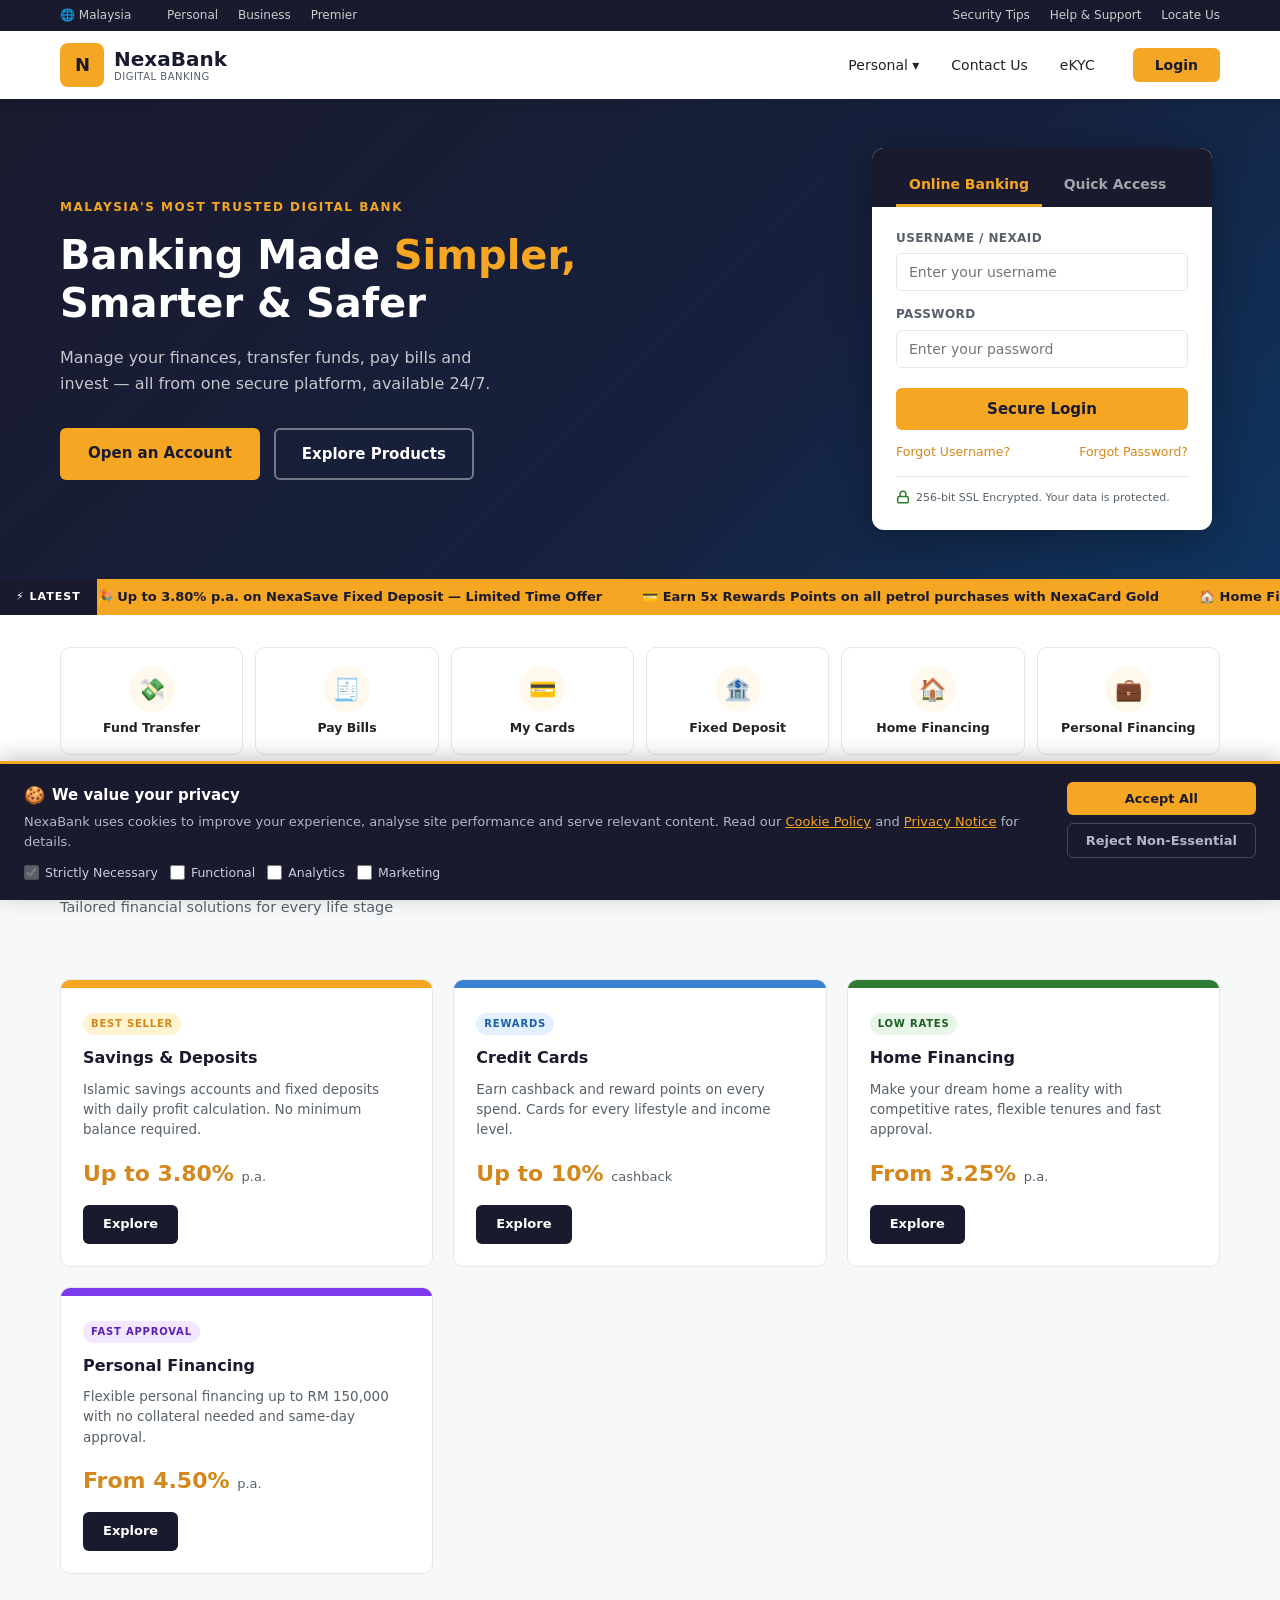
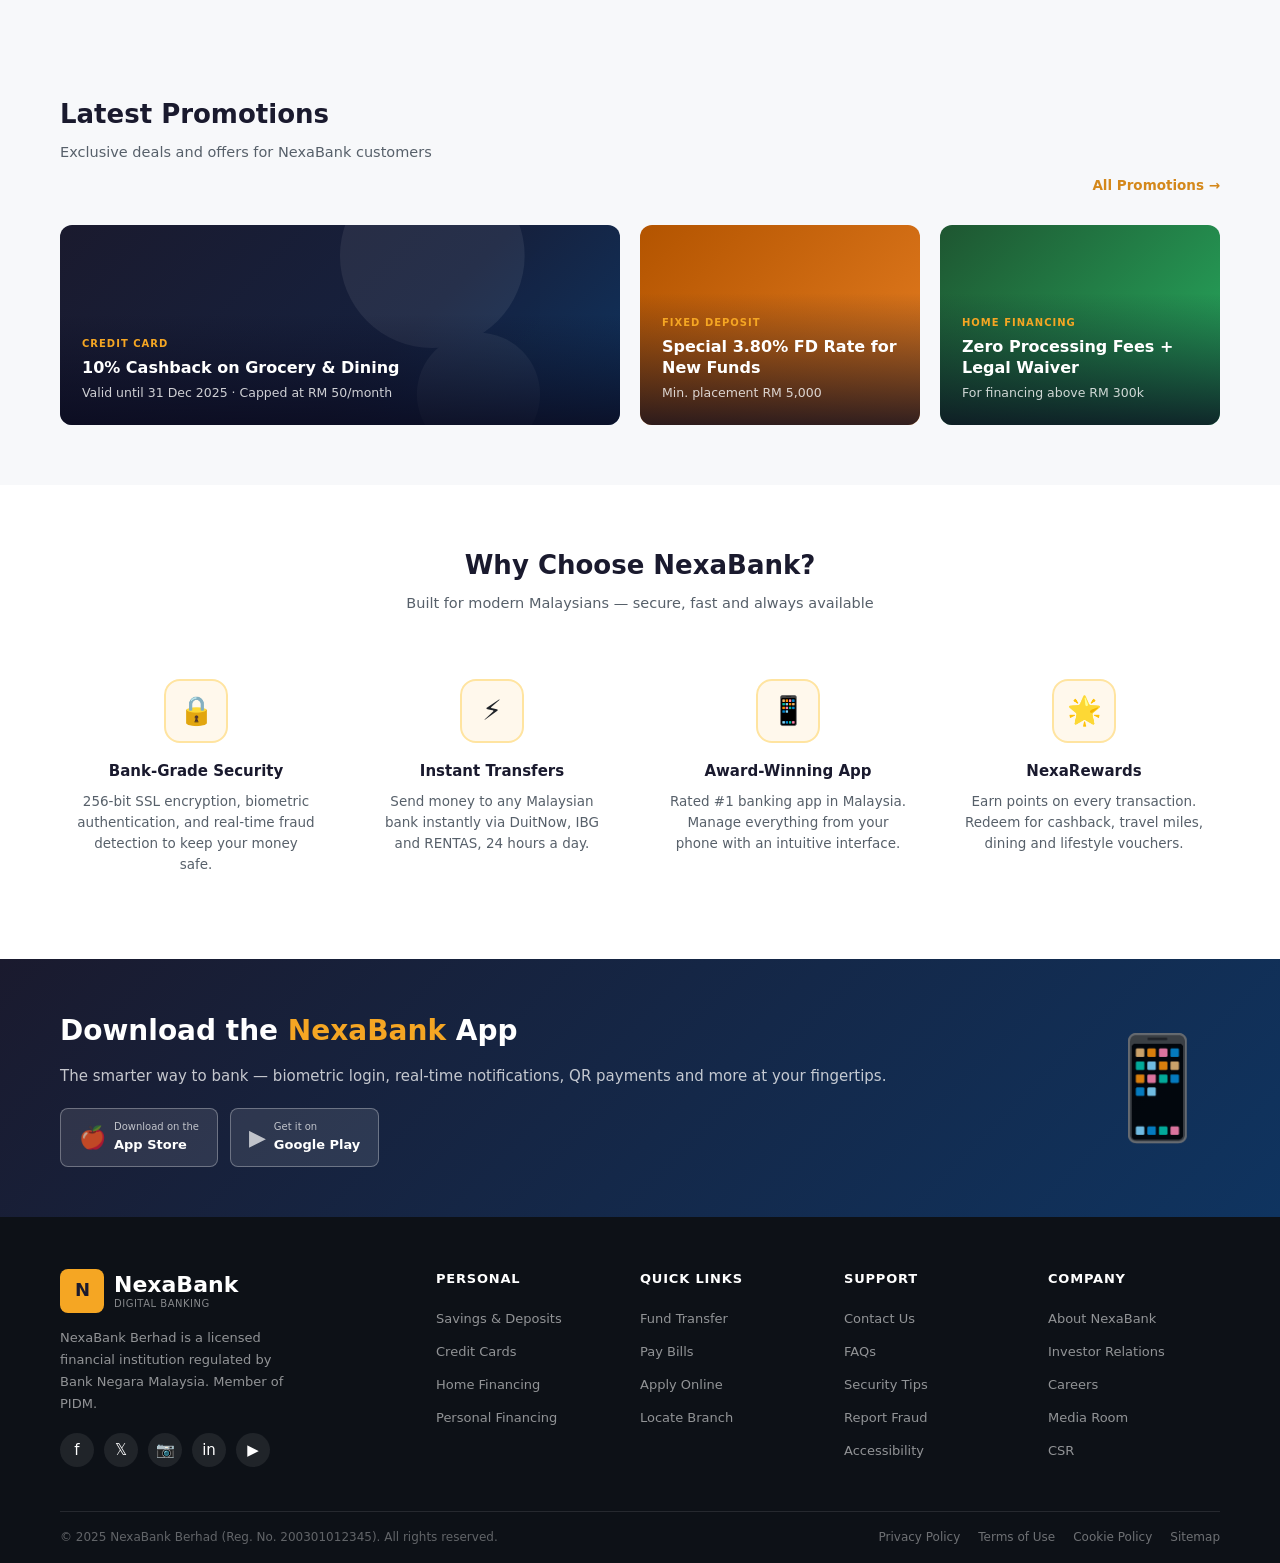
==== commit 32cea588: "changes done" ====
--- a/index.html
+++ b/index.html
@@ -82,6 +82,9 @@
       </div>
       <div class="nav-item">
         <a href="contact.html" class="nav-link" data-nav-section="Contact" data-nav-level="primary">Contact Us</a>
+      </div>
+      <div class="nav-item">
+        <a href="ekyc.html" class="nav-link" data-nav-section="eKYC" data-nav-level="primary">eKYC</a>
       </div>
     </nav>
 
@@ -552,5 +555,40 @@
   });
 </script>
 
+<!-- ── Consent Banner ───────────────────────────────────────────────────── -->
+<div id="consent-banner" role="dialog" aria-modal="false" aria-label="Cookie consent">
+  <div class="consent-body">
+    <div class="consent-title">
+      <span class="consent-icon">🍪</span> We value your privacy
+    </div>
+    <p class="consent-text">
+      NexaBank uses cookies to improve your experience, analyse site performance and serve relevant content.
+      Read our <a href="#">Cookie Policy</a> and <a href="#">Privacy Notice</a> for details.
+    </p>
+    <div class="consent-categories">
+      <label class="consent-category">
+        <input type="checkbox" id="consent-necessary" checked disabled>
+        Strictly Necessary
+      </label>
+      <label class="consent-category">
+        <input type="checkbox" id="consent-functional">
+        Functional
+      </label>
+      <label class="consent-category">
+        <input type="checkbox" id="consent-analytics">
+        Analytics
+      </label>
+      <label class="consent-category">
+        <input type="checkbox" id="consent-marketing">
+        Marketing
+      </label>
+    </div>
+  </div>
+  <div class="consent-actions">
+    <button class="consent-btn consent-btn-accept" id="consent-accept">Accept All</button>
+    <button class="consent-btn consent-btn-reject" id="consent-reject">Reject Non-Essential</button>
+  </div>
+</div>
+
 </body>
 </html>
--- a/css/styles.css
+++ b/css/styles.css
@@ -983,3 +983,121 @@
   body { font-size: 12pt; color: #000; }
   .site-footer { background: #fff; color: #000; }
 }
+
+/* ─── Consent Banner ───────────────────────────────────────── */
+#consent-banner {
+  position: fixed;
+  bottom: 0;
+  left: 0;
+  right: 0;
+  z-index: 9999;
+  background: var(--secondary);
+  color: #e0e0e0;
+  border-top: 3px solid var(--primary);
+  padding: 18px 24px;
+  display: flex;
+  align-items: flex-start;
+  gap: 20px;
+  box-shadow: 0 -4px 20px rgba(0,0,0,.22);
+  font-size: 13.5px;
+  line-height: 1.55;
+  transform: translateY(100%);
+  transition: transform .35s cubic-bezier(.4,0,.2,1);
+}
+#consent-banner.is-visible {
+  transform: translateY(0);
+}
+.consent-body {
+  flex: 1;
+  min-width: 0;
+}
+.consent-title {
+  font-size: 15px;
+  font-weight: 700;
+  color: var(--white);
+  margin-bottom: 4px;
+  display: flex;
+  align-items: center;
+  gap: 7px;
+}
+.consent-title .consent-icon {
+  font-size: 17px;
+}
+.consent-text {
+  color: #b0b8c4;
+  font-size: 13px;
+}
+.consent-text a {
+  color: var(--primary);
+  text-decoration: underline;
+}
+.consent-categories {
+  display: flex;
+  flex-wrap: wrap;
+  gap: 12px;
+  margin-top: 10px;
+}
+.consent-category {
+  display: flex;
+  align-items: center;
+  gap: 6px;
+  font-size: 12.5px;
+  color: #c8d0da;
+  cursor: pointer;
+  user-select: none;
+}
+.consent-category input[type="checkbox"] {
+  accent-color: var(--primary);
+  width: 15px;
+  height: 15px;
+  cursor: pointer;
+}
+.consent-category input[type="checkbox"]:disabled {
+  opacity: .5;
+  cursor: not-allowed;
+}
+.consent-actions {
+  display: flex;
+  flex-direction: column;
+  gap: 8px;
+  flex-shrink: 0;
+  align-items: stretch;
+  min-width: 130px;
+}
+.consent-btn {
+  padding: 9px 18px;
+  border-radius: var(--radius);
+  border: none;
+  font-size: 13px;
+  font-weight: 600;
+  cursor: pointer;
+  white-space: nowrap;
+  transition: opacity var(--transition);
+}
+.consent-btn:hover { opacity: .88; }
+.consent-btn-accept {
+  background: var(--primary);
+  color: var(--secondary);
+}
+.consent-btn-reject {
+  background: transparent;
+  color: #b0b8c4;
+  border: 1px solid #444a58;
+}
+.consent-btn-reject:hover {
+  background: rgba(255,255,255,.05);
+  color: var(--white);
+}
+@media (max-width: 640px) {
+  #consent-banner {
+    flex-direction: column;
+    padding: 16px 16px 20px;
+  }
+  .consent-actions {
+    flex-direction: row;
+    width: 100%;
+    min-width: 0;
+  }
+  .consent-btn { flex: 1; text-align: center; }
+  .consent-categories { gap: 8px; }
+}
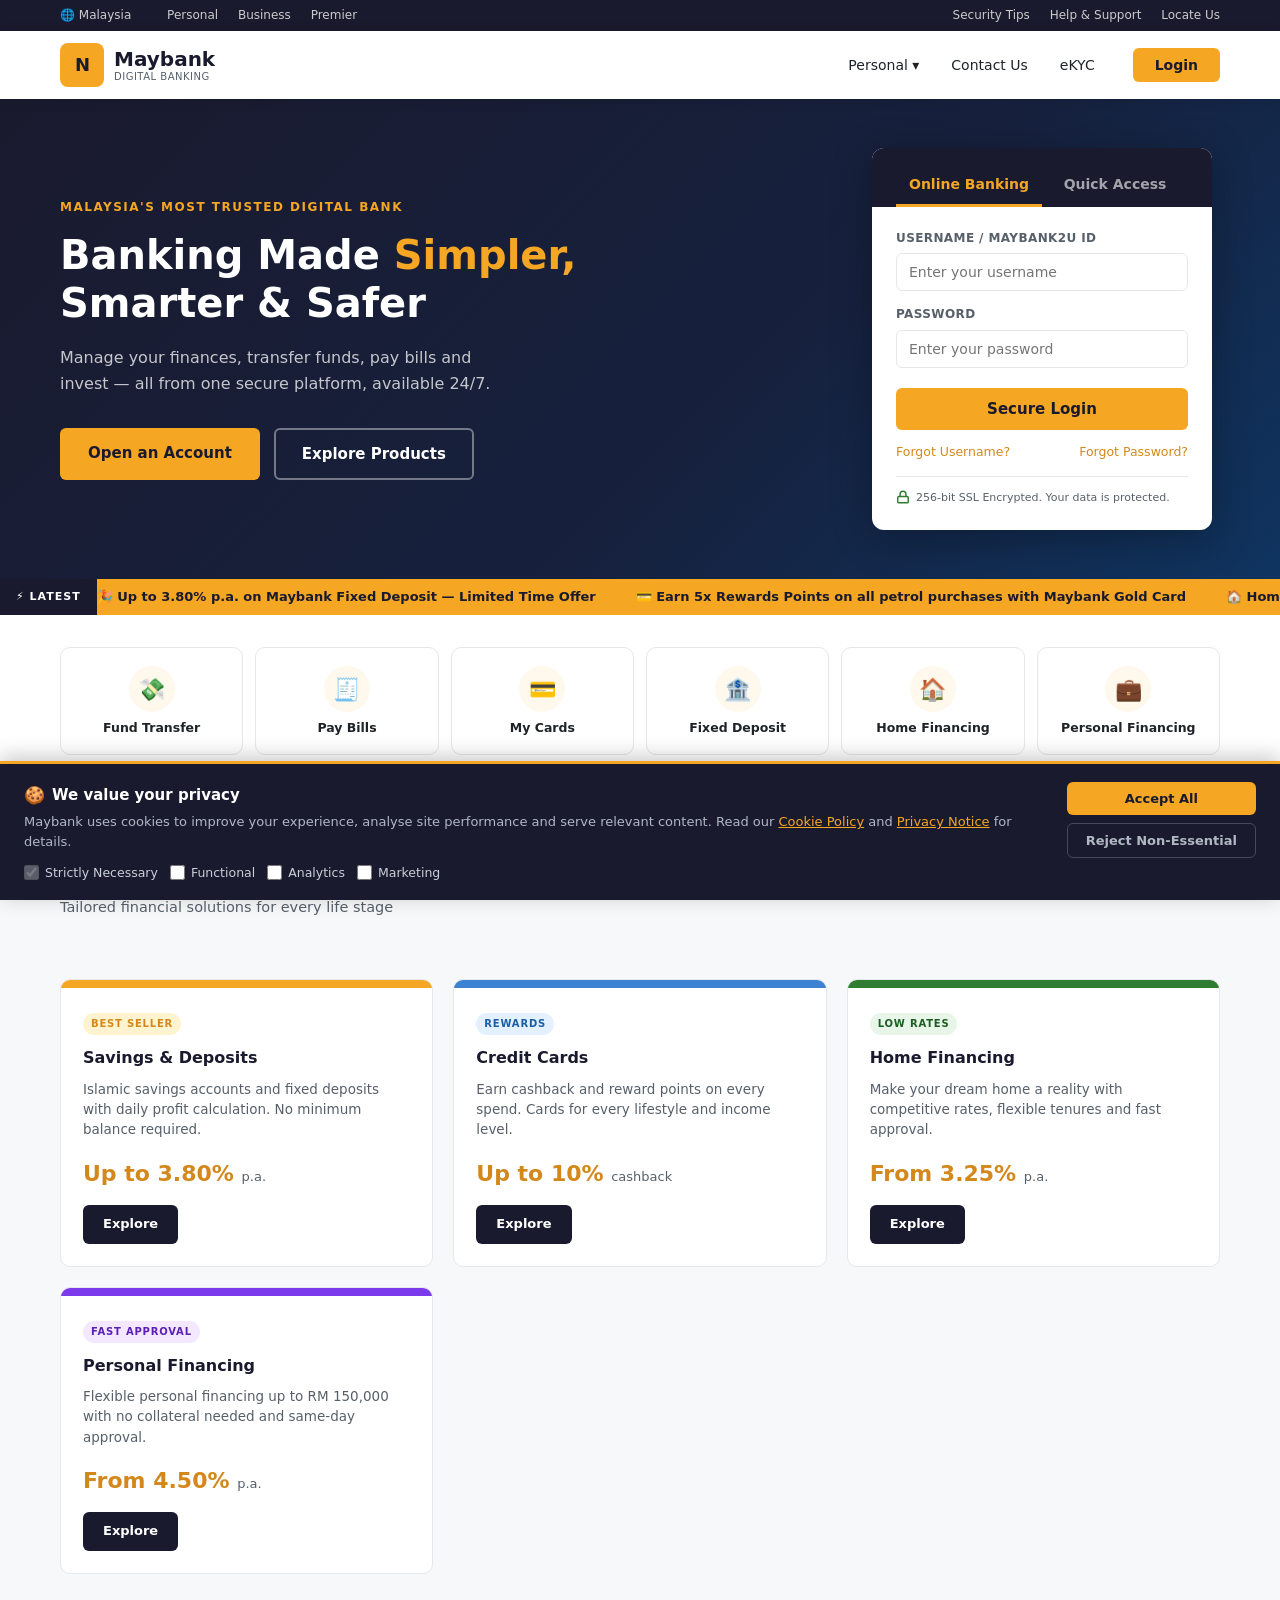
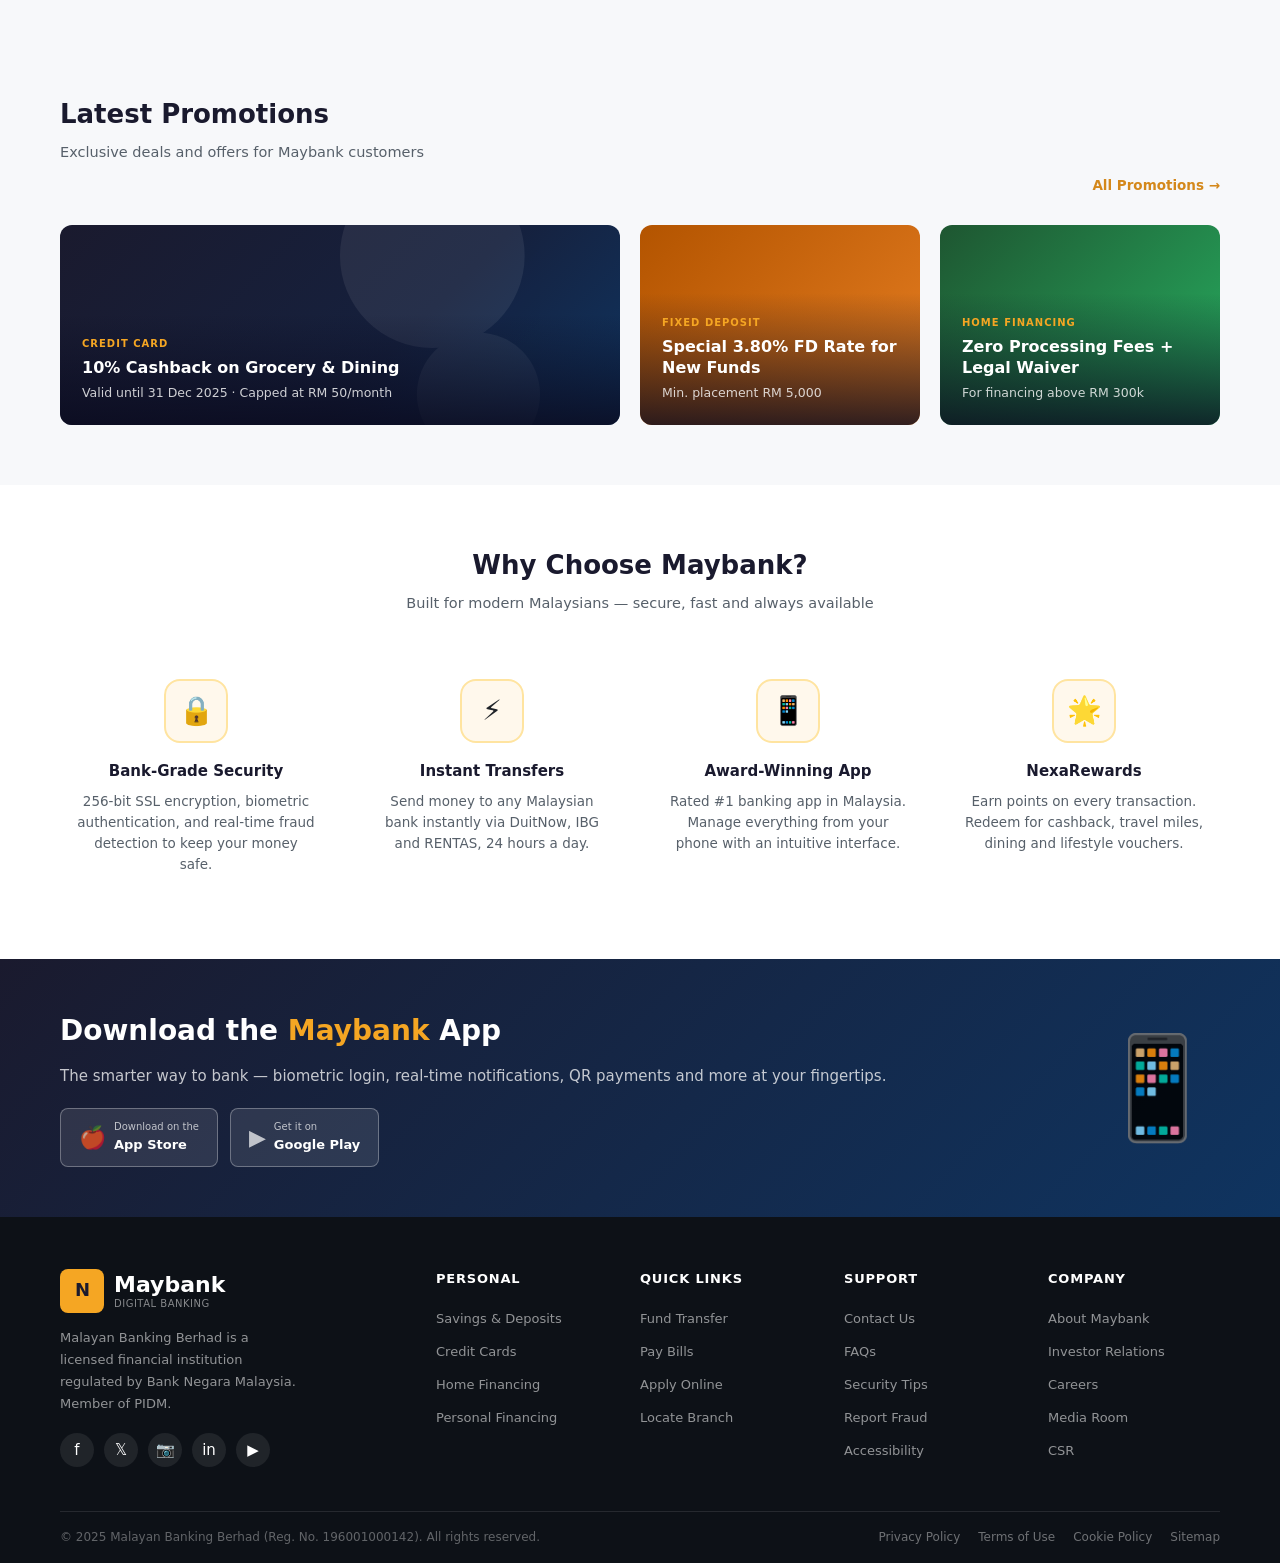
==== commit e5f9e8cc: "name Maybank" ====
--- a/index.html
+++ b/index.html
@@ -1,37 +1,27 @@
-<!DOCTYPE html>
+﻿<!DOCTYPE html>
 <html lang="en">
 <head>
   <meta charset="UTF-8" />
   <meta name="viewport" content="width=device-width, initial-scale=1.0" />
-  <meta name="description" content="NexaBank – Your trusted digital banking partner. Secure online banking, savings, loans and more." />
+  <meta name="description" content="Maybank – Your trusted digital banking partner. Secure online banking, savings, loans and more." />
   <!-- Open Graph / Social -->
   <meta property="og:type"        content="website" />
-  <meta property="og:title"       content="NexaBank | Home – Secure Digital Banking" />
+  <meta property="og:title"       content="Maybank | Home – Secure Digital Banking" />
   <meta property="og:description" content="Malaysia's most trusted digital bank. Savings, financing, credit cards and more — all in one place." />
-  <meta property="og:image"       content="images/nexabank-og.svg" />
-  <meta property="og:url"         content="https://nexabank.demo/" />
+  <meta property="og:image"       content="images/Maybank-og.svg" />
+  <meta property="og:url"         content="https://maybank2u.demo/" />
   <meta name="theme-color"        content="#f5a623" />
   <!-- AEP Datalayer page metadata -->
   <meta name="page-data" content='{
-    "pageName": "NexaBank | Home",
+    "pageName": "Maybank | Home",
     "pageCategory": "Home",
     "pageSubCategory": "Homepage",
     "pageType": "homepage",
     "pageLanguage": "en"
   }' />
-  <title>NexaBank | Home – Secure Digital Banking</title>
+  <title>Maybank | Home – Secure Digital Banking</title>
   <link rel="stylesheet" href="css/styles.css" />
-
-  <!-- Adobe Experience Platform Web SDK (alloy.js) -->
-  <!-- Replace YOUR_DATASTREAM_ID and YOUR_ORG_ID before going live -->
-  <!--
-  <script>
-    !function(n,o){o.forEach(function(o){n[o]||((n.__alloyNS=n.__alloyNS||
-    []).push(o),n[o]=function(){var u=arguments;return new Promise(function(i,l)
-    {n[o].q.push([i,l,u])})},n[o].q=[])})}(window,["alloy"]);
-  </script>
-  <script src="https://cdn1.adoberesources.net/alloy/2.19.2/alloy.min.js" async></script>
-  -->
+  <script src="https://assets.adobedtm.com/85462031b1ac/b9fe17ff5eac/launch-d019fc6cc177-development.min.js" async></script>
 </head>
 <body>
 
@@ -61,10 +51,10 @@
   <div class="header-inner">
 
     <!-- Logo -->
-    <a href="index.html" class="logo-wrap" aria-label="NexaBank Home">
+    <a href="index.html" class="logo-wrap" aria-label="Maybank Home">
       <div class="logo-icon">N</div>
       <div class="logo-text">
-        <div class="logo-name">NexaBank</div>
+        <div class="logo-name">Maybank</div>
         <div class="logo-tagline">Digital Banking</div>
       </div>
     </a>
@@ -118,7 +108,7 @@
         Manage your finances, transfer funds, pay bills and invest — all from one secure platform, available 24/7.
       </p>
       <div class="hero-actions">
-        <a href="#"
+        <a href="register.html"
           class="btn-primary"
           data-cta-name="hero-open-account"
           data-cta-location="Hero Banner"
@@ -149,7 +139,7 @@
           <div class="tab-pane active" id="tab-login">
             <form id="loginForm" novalidate>
               <div class="form-group">
-                <label for="username">Username / NexaID</label>
+                <label for="username">Username / Maybank2u ID</label>
                 <input type="text" id="username" name="username" placeholder="Enter your username" autocomplete="username" />
               </div>
               <div class="form-group">
@@ -205,16 +195,16 @@
     <div class="ticker-label">⚡ Latest</div>
     <div class="ticker-track">
       <div class="ticker-text">
-        <span>🎉 Up to 3.80% p.a. on NexaSave Fixed Deposit — Limited Time Offer</span>
-        <span>💳 Earn 5x Rewards Points on all petrol purchases with NexaCard Gold</span>
+        <span>🎉 Up to 3.80% p.a. on Maybank Fixed Deposit — Limited Time Offer</span>
+        <span>💳 Earn 5x Rewards Points on all petrol purchases with Maybank Gold Card</span>
         <span>🏠 Home Financing from 3.25% p.a. — Apply Online in 10 Minutes</span>
-        <span>📱 New NexaBank App — Real-time alerts, biometric login &amp; more</span>
+        <span>📱 New Maybank App — Real-time alerts, biometric login &amp; more</span>
         <span>🌍 Zero SWIFT fees on international transfers this November</span>
         <!-- Duplicate for seamless loop -->
-        <span>🎉 Up to 3.80% p.a. on NexaSave Fixed Deposit — Limited Time Offer</span>
-        <span>💳 Earn 5x Rewards Points on all petrol purchases with NexaCard Gold</span>
+        <span>🎉 Up to 3.80% p.a. on Maybank Fixed Deposit — Limited Time Offer</span>
+        <span>💳 Earn 5x Rewards Points on all petrol purchases with Maybank Gold Card</span>
         <span>🏠 Home Financing from 3.25% p.a. — Apply Online in 10 Minutes</span>
-        <span>📱 New NexaBank App — Real-time alerts, biometric login &amp; more</span>
+        <span>📱 New Maybank App — Real-time alerts, biometric login &amp; more</span>
         <span>🌍 Zero SWIFT fees on international transfers this November</span>
       </div>
     </div>
@@ -343,7 +333,7 @@
     <div class="section-header">
       <div>
         <h2 class="section-title">Latest Promotions</h2>
-        <p class="section-sub">Exclusive deals and offers for NexaBank customers</p>
+        <p class="section-sub">Exclusive deals and offers for Maybank customers</p>
       </div>
       <a href="#" class="view-all" data-cta-name="view-all-promotions" data-cta-location="Promotions Section">All Promotions →</a>
     </div>
@@ -388,12 +378,12 @@
 </section>
 
 <!-- ═══════════════════════════════════════════
-     WHY NEXABANK – FEATURES
+     WHY Maybank – FEATURES
 ════════════════════════════════════════════ -->
 <section class="features-section">
   <div class="container">
     <div style="text-align:center; margin-bottom:40px;">
-      <h2 class="section-title">Why Choose NexaBank?</h2>
+      <h2 class="section-title">Why Choose Maybank?</h2>
       <p class="section-sub">Built for modern Malaysians — secure, fast and always available</p>
     </div>
     <div class="features-grid">
@@ -428,7 +418,7 @@
   <div class="container">
     <div class="app-banner-inner">
       <div class="app-banner-text">
-        <h2>Download the <span>NexaBank</span> App</h2>
+        <h2>Download the <span>Maybank</span> App</h2>
         <p>The smarter way to bank — biometric login, real-time notifications, QR payments and more at your fingertips.</p>
         <div class="app-store-btns">
           <a href="#" class="app-store-btn"
@@ -460,11 +450,11 @@
         <div class="logo-wrap">
           <div class="logo-icon">N</div>
           <div class="logo-text">
-            <div class="logo-name">NexaBank</div>
+            <div class="logo-name">Maybank</div>
             <div class="logo-tagline">Digital Banking</div>
           </div>
         </div>
-        <p>NexaBank Berhad is a licensed financial institution regulated by Bank Negara Malaysia. Member of PIDM.</p>
+        <p>Malayan Banking Berhad is a licensed financial institution regulated by Bank Negara Malaysia. Member of PIDM.</p>
         <div class="footer-social">
           <a href="#" class="social-btn" aria-label="Facebook">f</a>
           <a href="#" class="social-btn" aria-label="Twitter">𝕏</a>
@@ -504,7 +494,7 @@
       <div class="footer-col">
         <h4>Company</h4>
         <ul>
-          <li><a href="#">About NexaBank</a></li>
+          <li><a href="#">About Maybank</a></li>
           <li><a href="#">Investor Relations</a></li>
           <li><a href="#">Careers</a></li>
           <li><a href="#">Media Room</a></li>
@@ -514,7 +504,7 @@
     </div>
   </div>
   <div class="footer-bottom">
-    <span>© 2025 NexaBank Berhad (Reg. No. 200301012345). All rights reserved.</span>
+    <span>© 2025 Malayan Banking Berhad (Reg. No. 196001000142). All rights reserved.</span>
     <div class="footer-bottom-links">
       <a href="#">Privacy Policy</a>
       <a href="#">Terms of Use</a>
@@ -530,8 +520,8 @@
 <script>
   // ── Product Impression – fire on page load ────────────────────────────────
   document.addEventListener("DOMContentLoaded", function () {
-    if (window.NexaBankDL) {
-      window.NexaBankDL.productImpression([
+    if (window.MaybankDL) {
+      window.MaybankDL.productImpression([
         { productID: "NB-SAV-001", productName: "Savings & Deposits",  productCategory: "Deposits",          productSubCategory: "Savings Account" },
         { productID: "NB-CC-001",  productName: "Credit Cards",        productCategory: "Credit Cards",      productSubCategory: "Cashback Card"    },
         { productID: "NB-HF-001",  productName: "Home Financing",      productCategory: "Loans & Financing", productSubCategory: "Home Loan"        },
@@ -562,7 +552,7 @@
       <span class="consent-icon">🍪</span> We value your privacy
     </div>
     <p class="consent-text">
-      NexaBank uses cookies to improve your experience, analyse site performance and serve relevant content.
+      Maybank uses cookies to improve your experience, analyse site performance and serve relevant content.
       Read our <a href="#">Cookie Policy</a> and <a href="#">Privacy Notice</a> for details.
     </p>
     <div class="consent-categories">
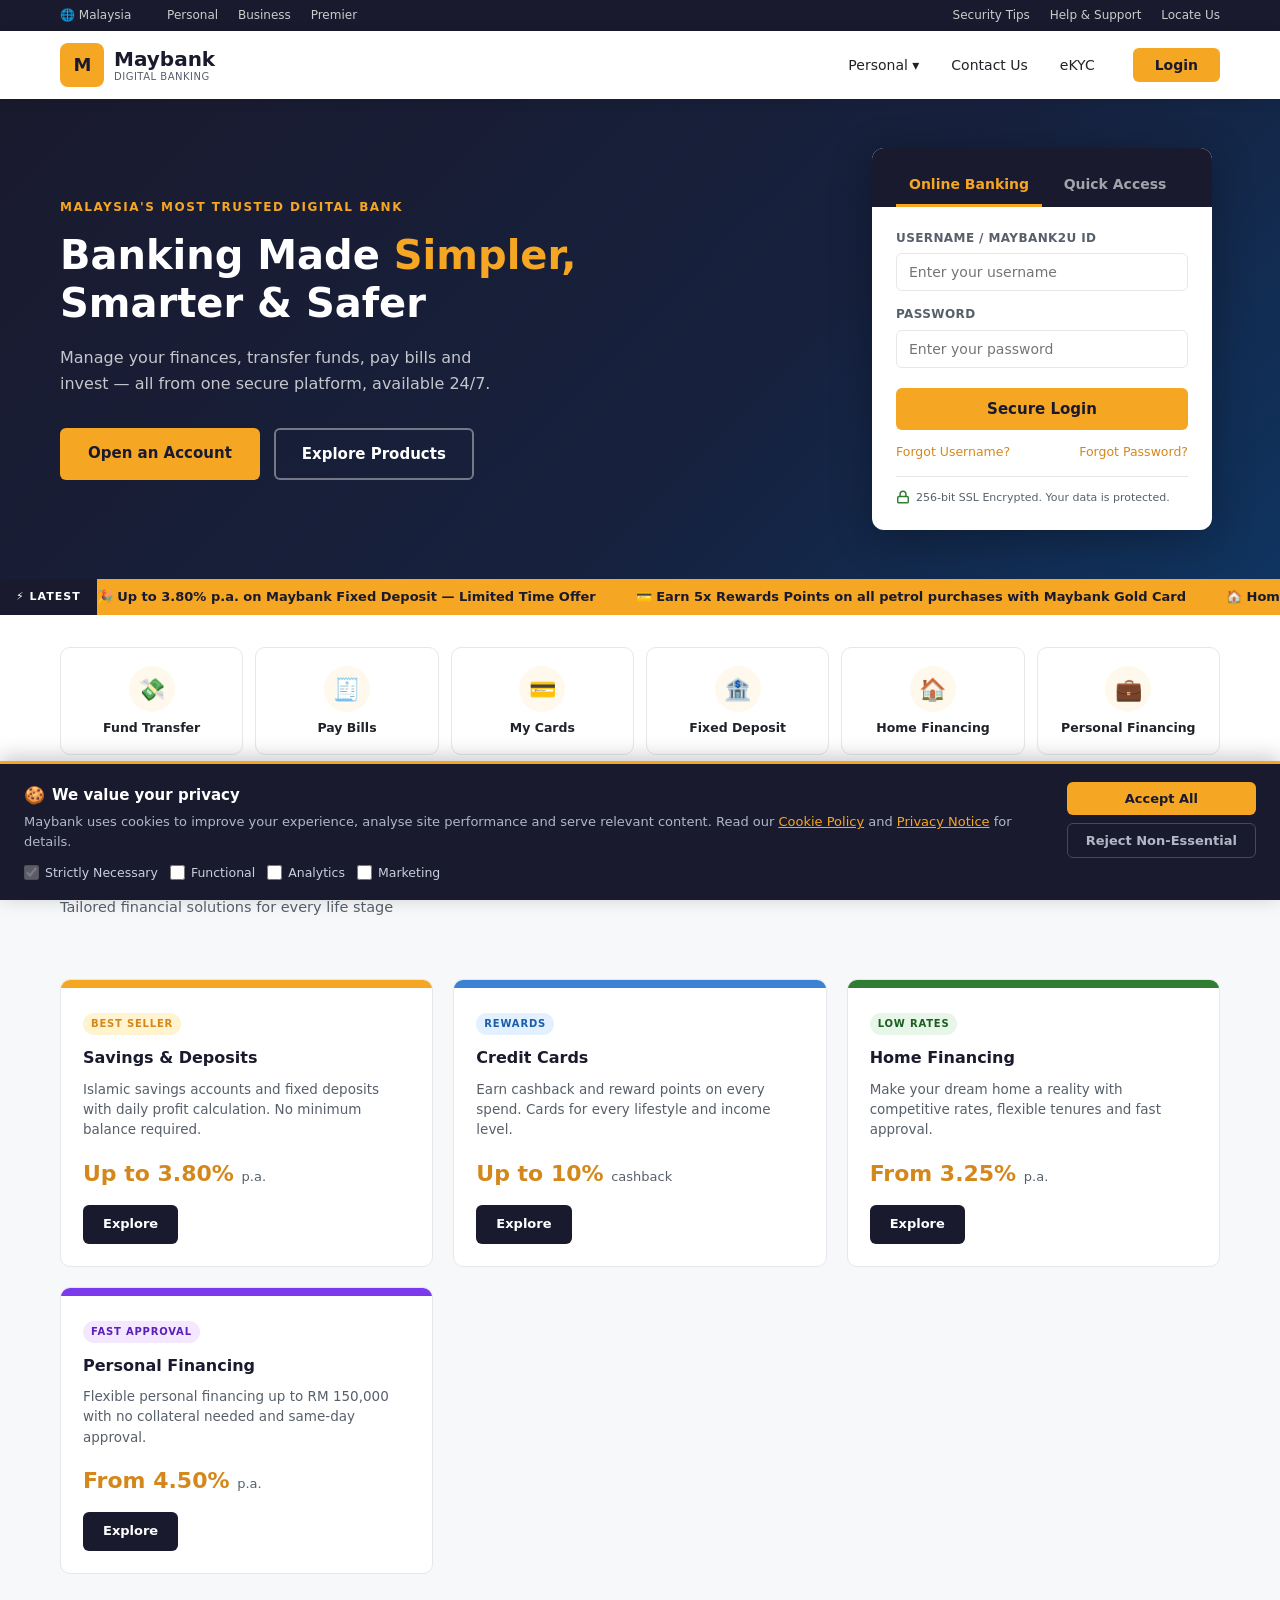
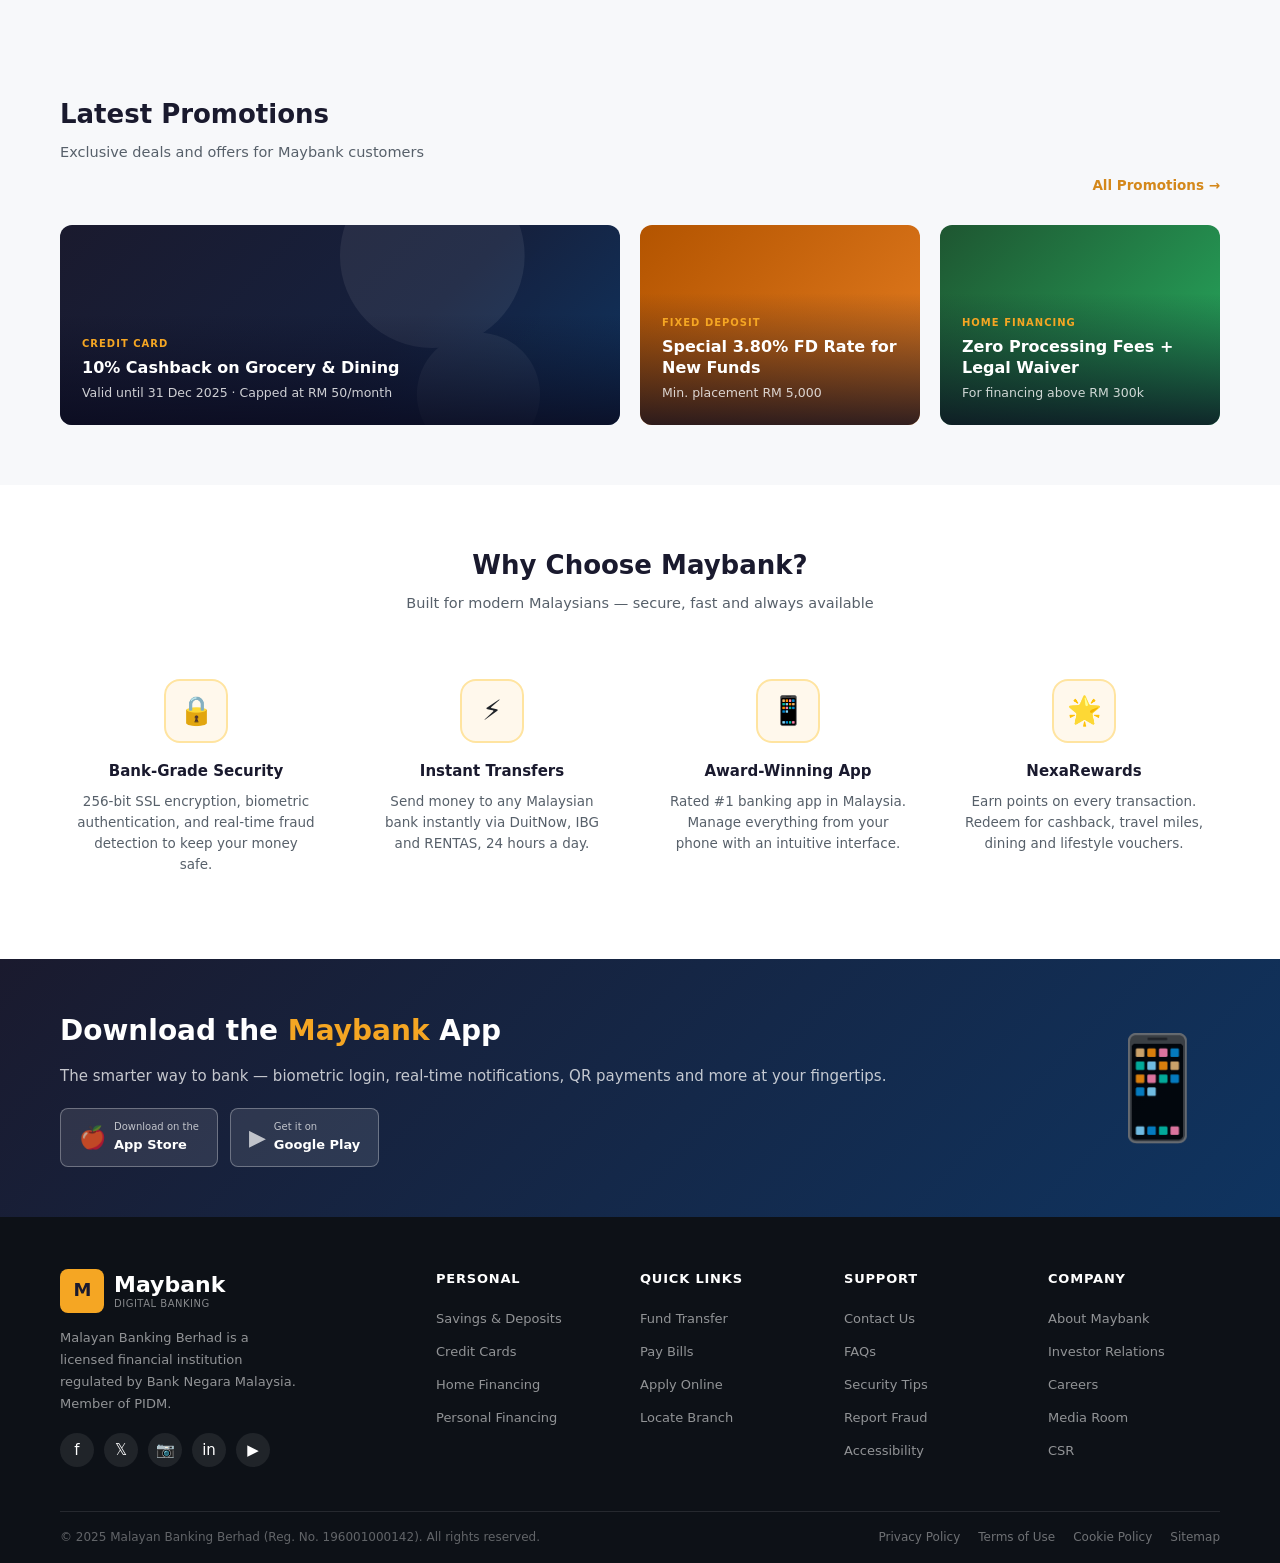
==== commit 4cc42e98: "logo" ====
--- a/index.html
+++ b/index.html
@@ -52,7 +52,7 @@
 
     <!-- Logo -->
     <a href="index.html" class="logo-wrap" aria-label="Maybank Home">
-      <div class="logo-icon">N</div>
+      <div class="logo-icon">M</div>
       <div class="logo-text">
         <div class="logo-name">Maybank</div>
         <div class="logo-tagline">Digital Banking</div>
@@ -448,7 +448,7 @@
     <div class="footer-grid">
       <div class="footer-brand">
         <div class="logo-wrap">
-          <div class="logo-icon">N</div>
+          <div class="logo-icon">M</div>
           <div class="logo-text">
             <div class="logo-name">Maybank</div>
             <div class="logo-tagline">Digital Banking</div>
